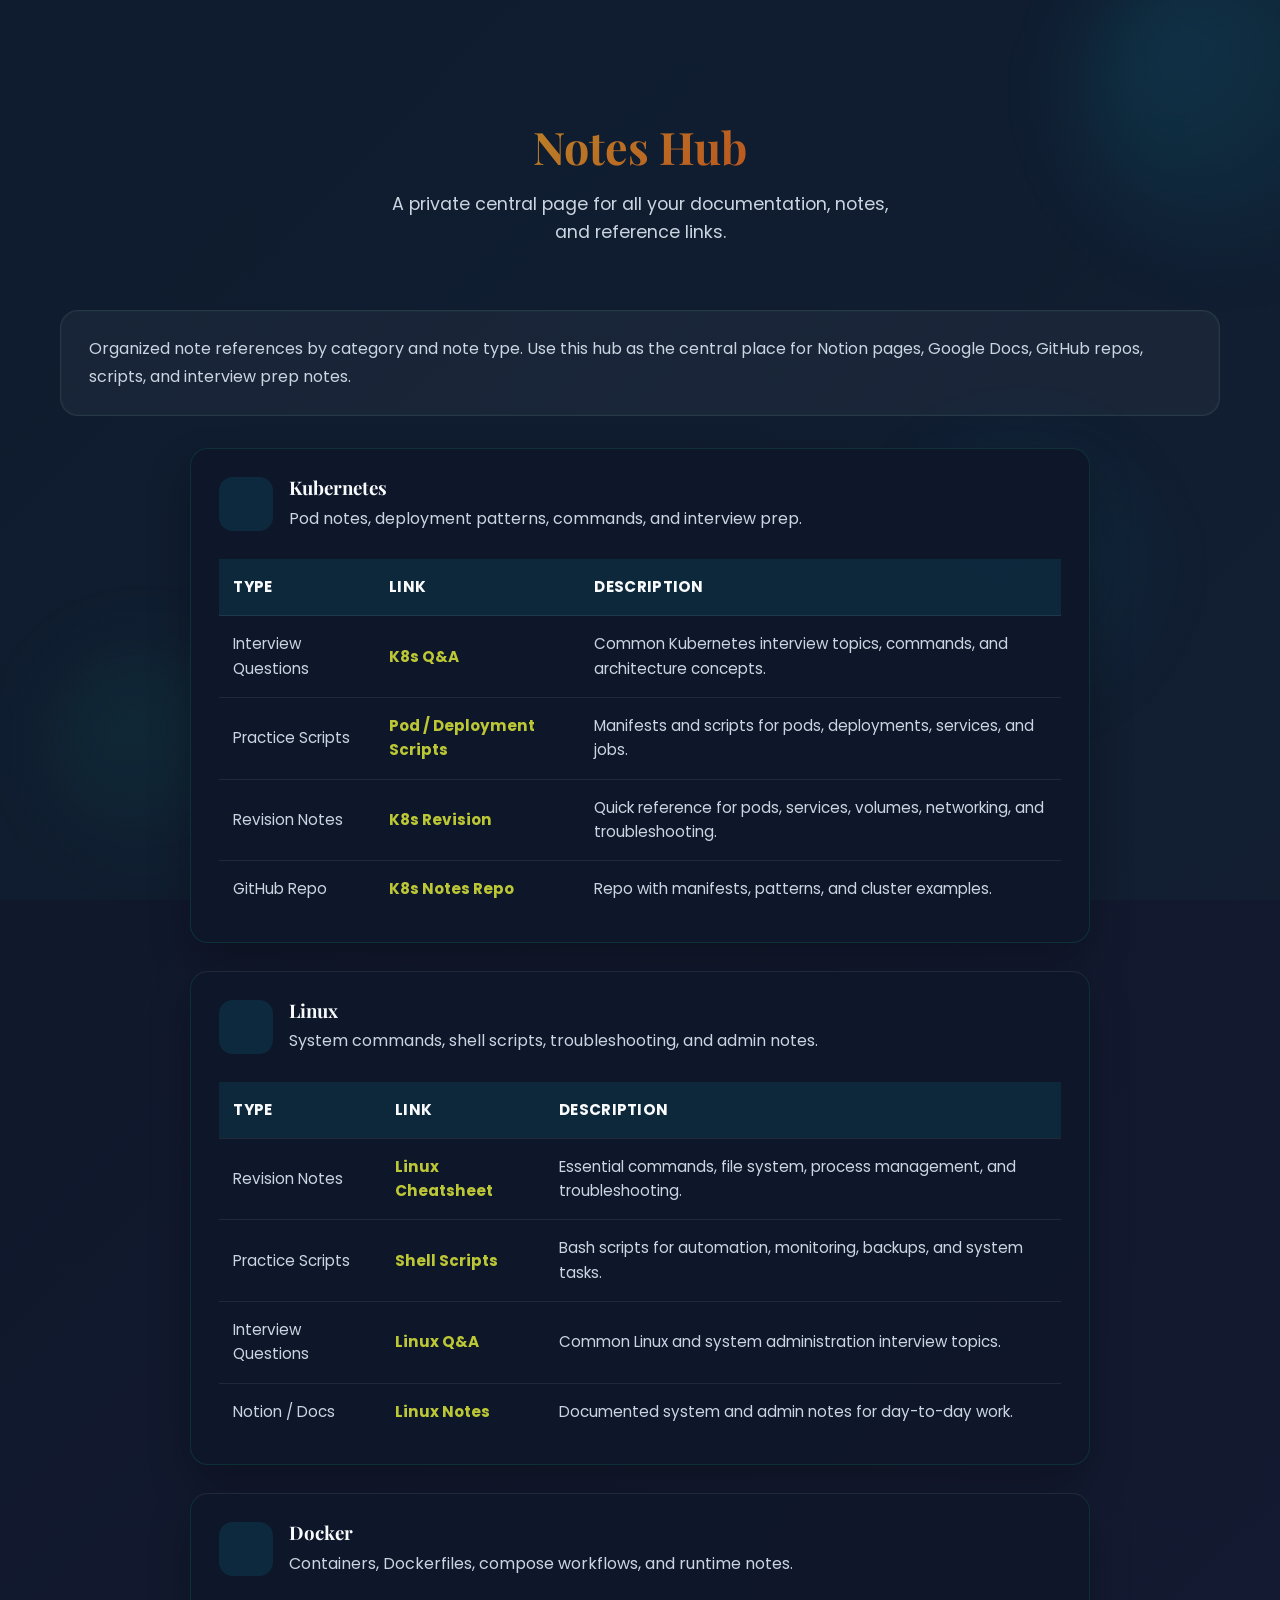
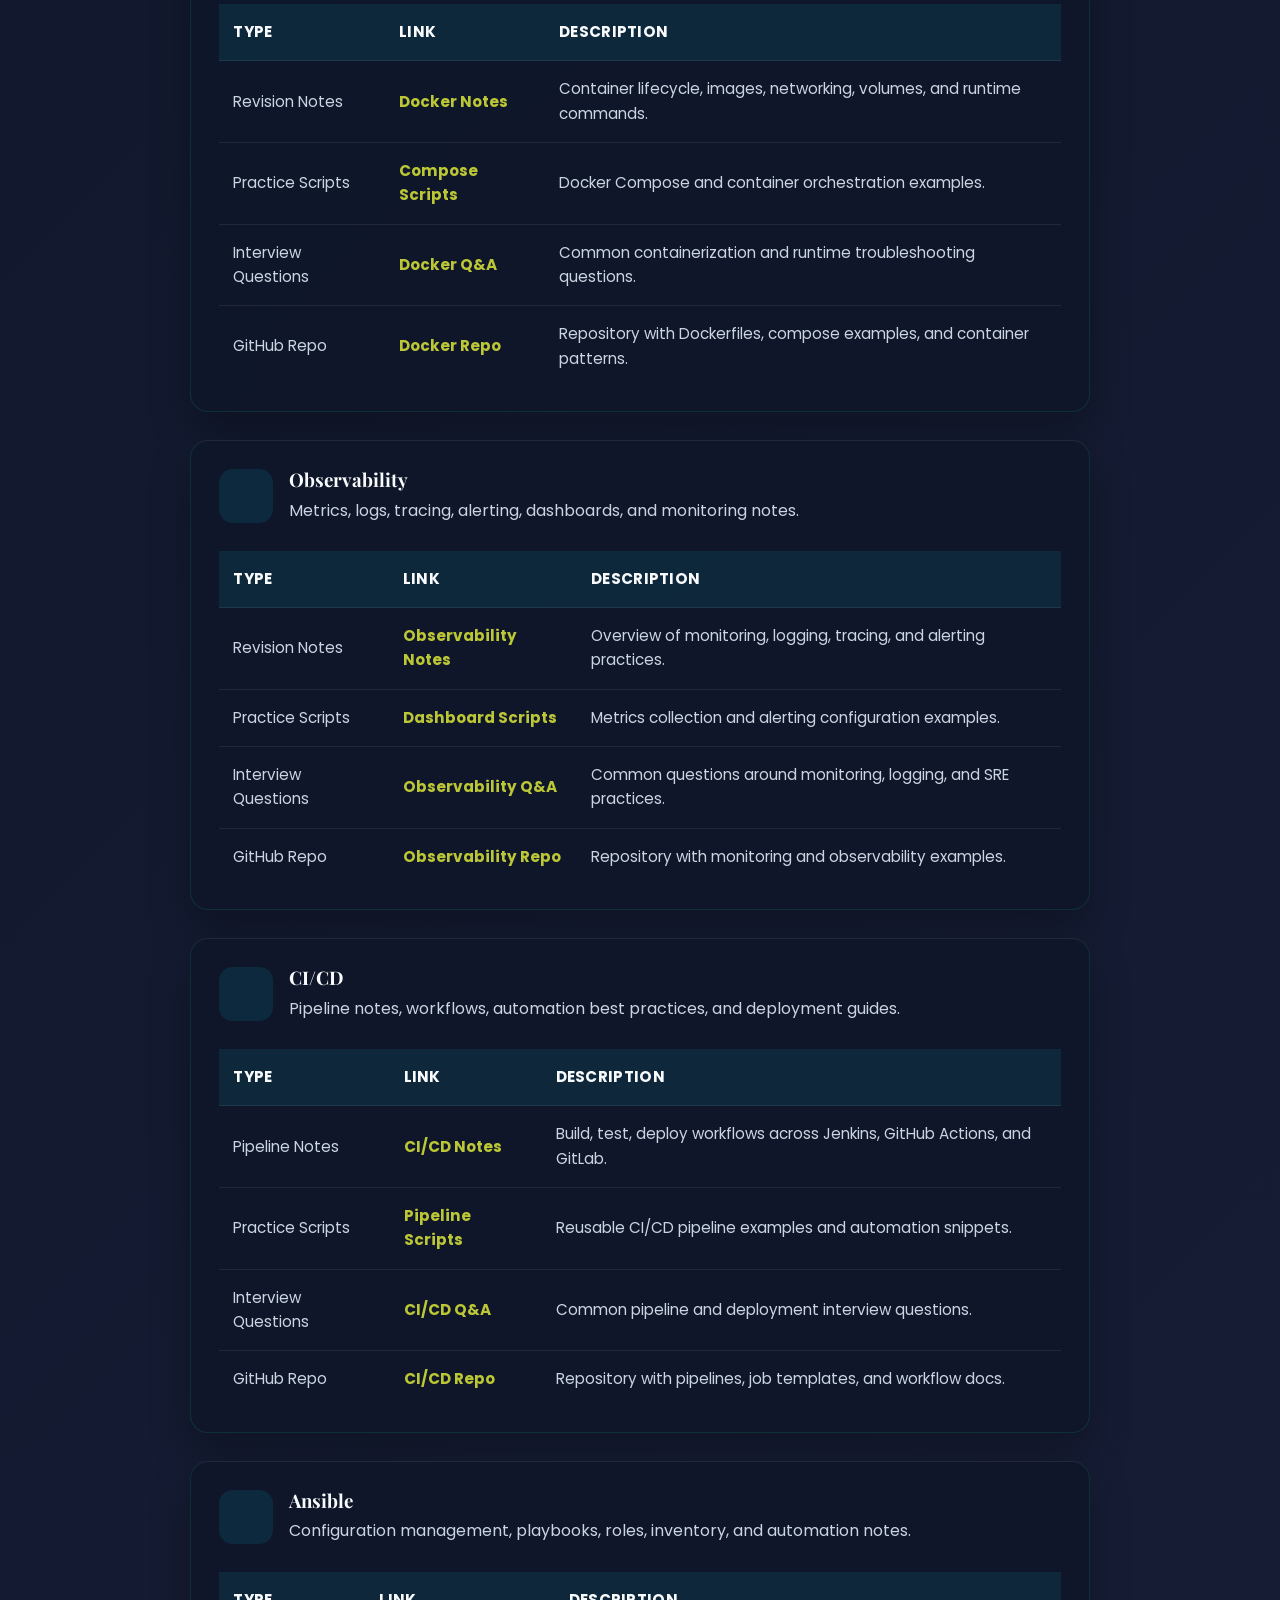
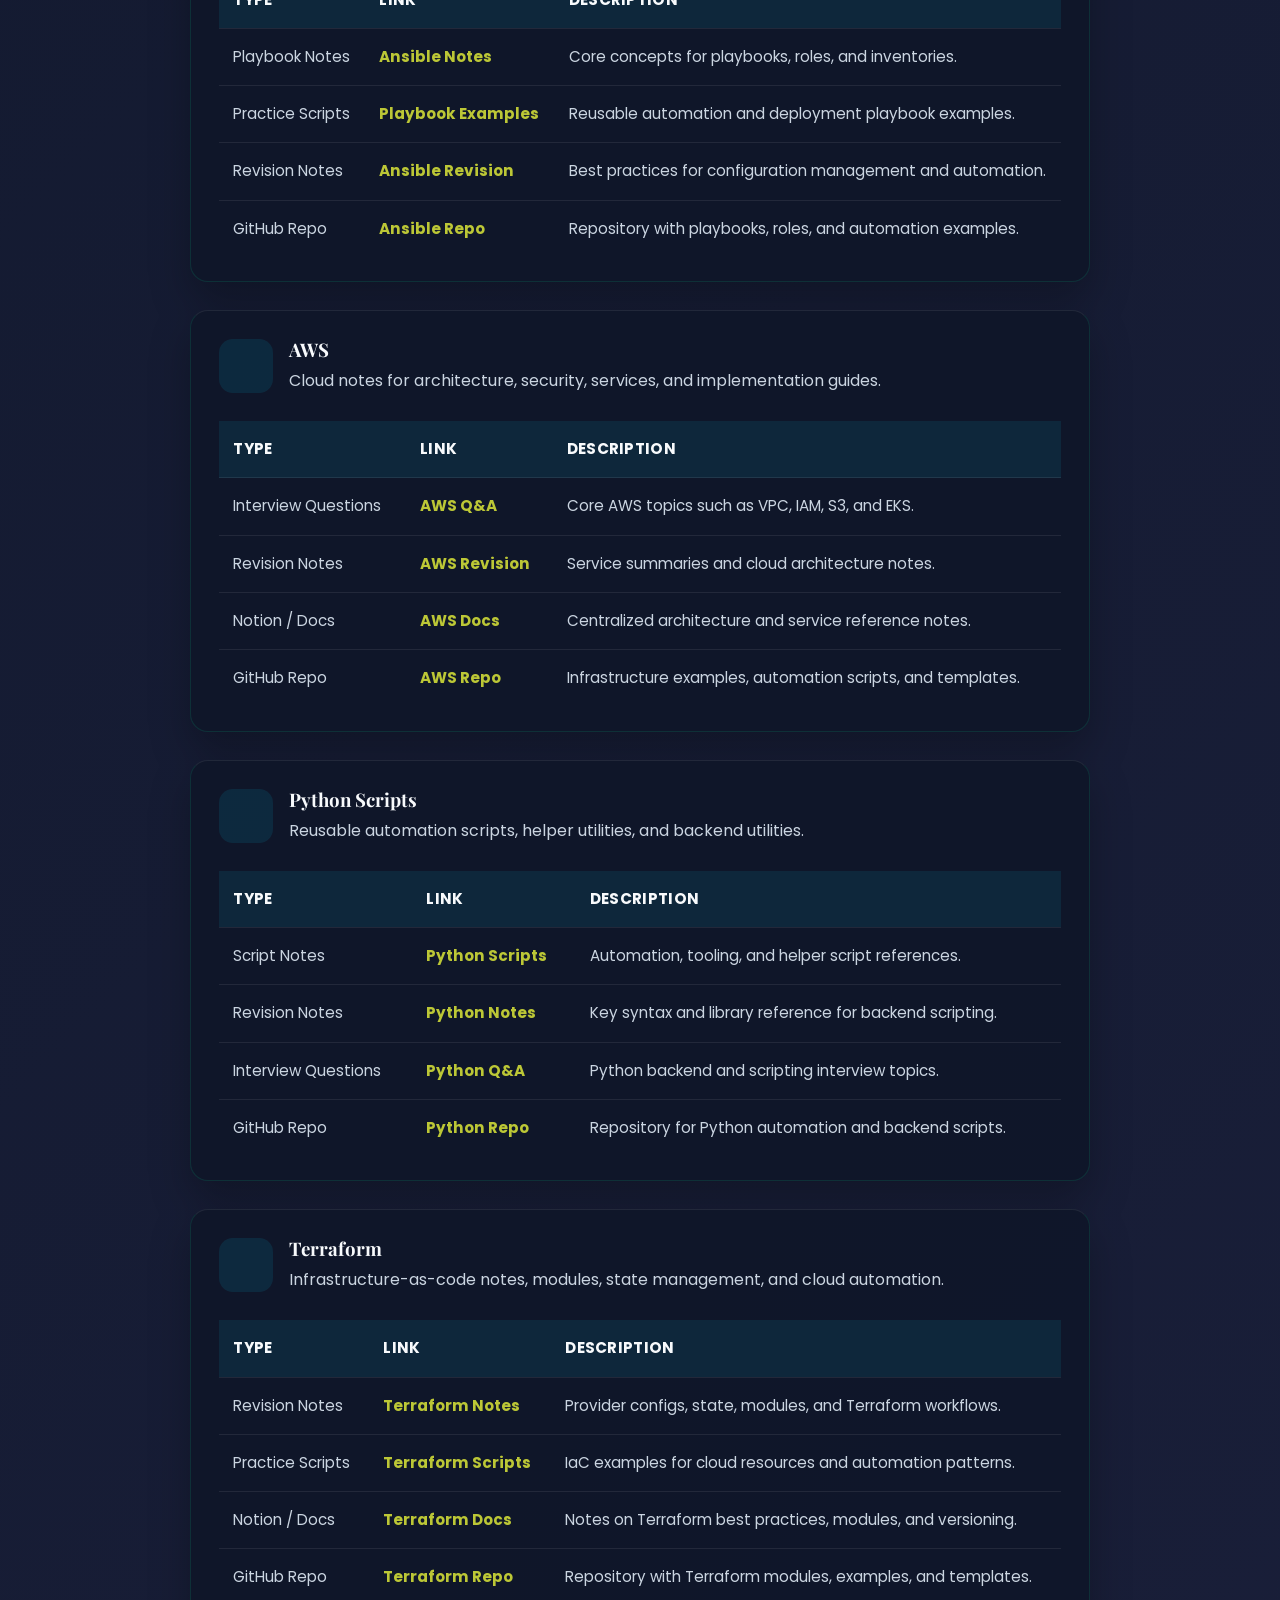
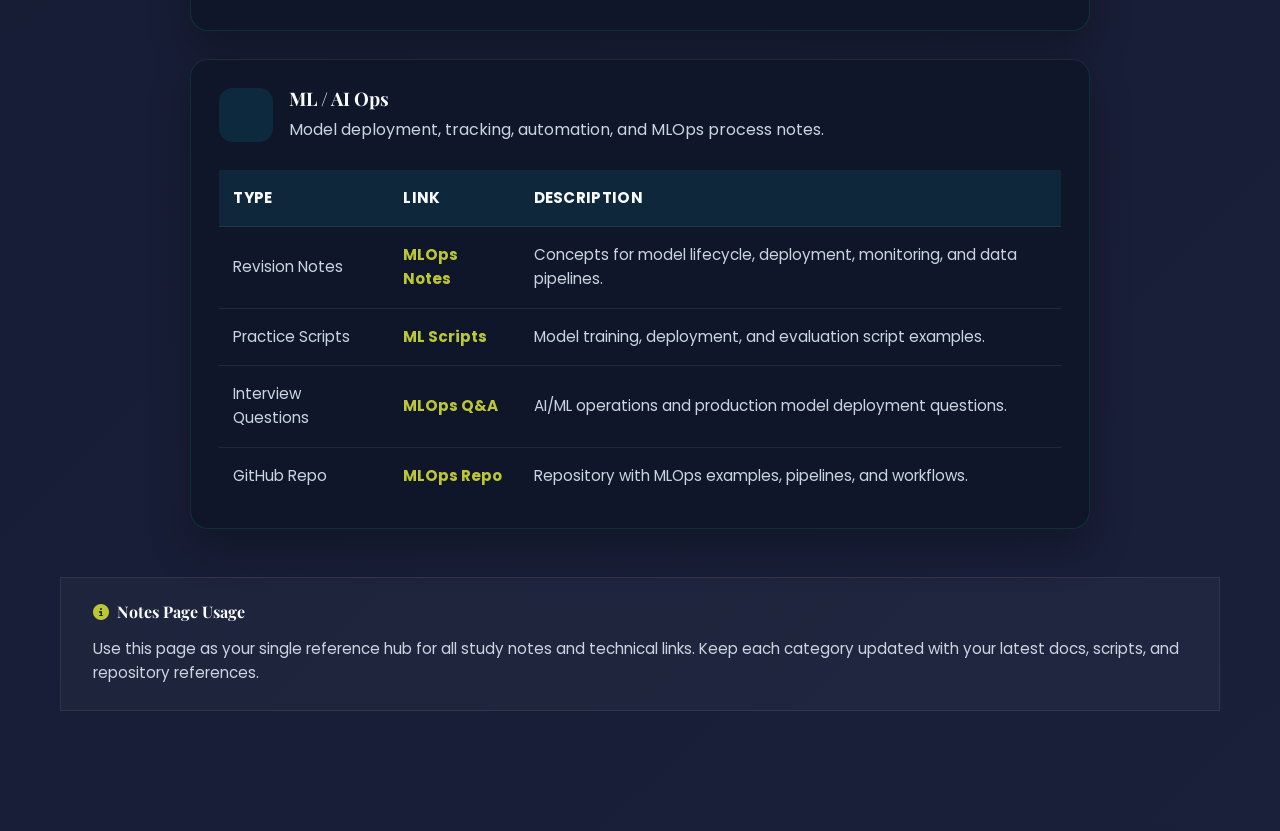
==== notes/index.html @ 0e006d73 "notes page rearranged" ====
<!DOCTYPE html>
<html lang="en">
<head>
    <meta charset="UTF-8">
    <meta name="viewport" content="width=device-width, initial-scale=1.0">
    <title>Notes Hub | Aditya Bhadauriya</title>
    <link rel="icon" type="image/png" href="../icon.png">
    <link rel="stylesheet" href="../styles.css">
    <link rel="stylesheet" href="https://cdnjs.cloudflare.com/ajax/libs/font-awesome/6.4.0/css/all.min.css">
    <link href="https://fonts.googleapis.com/css2?family=Poppins:wght@300;400;500;600;700;800&family=Playfair+Display:wght@700;800&display=swap" rel="stylesheet">
</head>
<body class="notes-page">
    <div class="animated-bg">
        <div class="blob blob-1"></div>
        <div class="blob blob-2"></div>
        <div class="blob blob-3"></div>
    </div>

    <section class="section notes-section">
        <div class="container">
            <div class="section-header">
                <h2>Notes Hub</h2>
                <p>A private central page for all your documentation, notes, and reference links.</p>
            </div>

            <div class="notes-summary-card">
                <p>Organized note references by category and note type. Use this hub as the central place for Notion pages, Google Docs, GitHub repos, scripts, and interview prep notes.</p>
            </div>

            <div class="notes-grid">
                <section class="notes-category">
                    <div class="notes-category-header">
                        <div class="skill-icon"><i class="fas fa-network-wired"></i></div>
                        <div>
                            <h3>Kubernetes</h3>
                            <p>Pod notes, deployment patterns, commands, and interview prep.</p>
                        </div>
                    </div>
                    <div class="notes-table-wrapper">
                        <table class="notes-table">
                            <thead>
                                <tr>
                                    <th>Type</th>
                                    <th>Link</th>
                                    <th>Description</th>
                                </tr>
                            </thead>
                            <tbody>
                                <tr>
                                    <td>Interview Questions</td>
                                    <td><a href="#" target="_blank" rel="noopener noreferrer">K8s Q&A</a></td>
                                    <td>Common Kubernetes interview topics, commands, and architecture concepts.</td>
                                </tr>
                                <tr>
                                    <td>Practice Scripts</td>
                                    <td><a href="#" target="_blank" rel="noopener noreferrer">Pod / Deployment Scripts</a></td>
                                    <td>Manifests and scripts for pods, deployments, services, and jobs.</td>
                                </tr>
                                <tr>
                                    <td>Revision Notes</td>
                                    <td><a href="#" target="_blank" rel="noopener noreferrer">K8s Revision</a></td>
                                    <td>Quick reference for pods, services, volumes, networking, and troubleshooting.</td>
                                </tr>
                                <tr>
                                    <td>GitHub Repo</td>
                                    <td><a href="#" target="_blank" rel="noopener noreferrer">K8s Notes Repo</a></td>
                                    <td>Repo with manifests, patterns, and cluster examples.</td>
                                </tr>
                            </tbody>
                        </table>
                    </div>
                </section>

                <section class="notes-category">
                    <div class="notes-category-header">
                        <div class="skill-icon"><i class="fab fa-linux"></i></div>
                        <div>
                            <h3>Linux</h3>
                            <p>System commands, shell scripts, troubleshooting, and admin notes.</p>
                        </div>
                    </div>
                    <div class="notes-table-wrapper">
                        <table class="notes-table">
                            <thead>
                                <tr>
                                    <th>Type</th>
                                    <th>Link</th>
                                    <th>Description</th>
                                </tr>
                            </thead>
                            <tbody>
                                <tr>
                                    <td>Revision Notes</td>
                                    <td><a href="#" target="_blank" rel="noopener noreferrer">Linux Cheatsheet</a></td>
                                    <td>Essential commands, file system, process management, and troubleshooting.</td>
                                </tr>
                                <tr>
                                    <td>Practice Scripts</td>
                                    <td><a href="#" target="_blank" rel="noopener noreferrer">Shell Scripts</a></td>
                                    <td>Bash scripts for automation, monitoring, backups, and system tasks.</td>
                                </tr>
                                <tr>
                                    <td>Interview Questions</td>
                                    <td><a href="#" target="_blank" rel="noopener noreferrer">Linux Q&A</a></td>
                                    <td>Common Linux and system administration interview topics.</td>
                                </tr>
                                <tr>
                                    <td>Notion / Docs</td>
                                    <td><a href="#" target="_blank" rel="noopener noreferrer">Linux Notes</a></td>
                                    <td>Documented system and admin notes for day-to-day work.</td>
                                </tr>
                            </tbody>
                        </table>
                    </div>
                </section>

                <section class="notes-category">
                    <div class="notes-category-header">
                        <div class="skill-icon"><i class="fab fa-docker"></i></div>
                        <div>
                            <h3>Docker</h3>
                            <p>Containers, Dockerfiles, compose workflows, and runtime notes.</p>
                        </div>
                    </div>
                    <div class="notes-table-wrapper">
                        <table class="notes-table">
                            <thead>
                                <tr>
                                    <th>Type</th>
                                    <th>Link</th>
                                    <th>Description</th>
                                </tr>
                            </thead>
                            <tbody>
                                <tr>
                                    <td>Revision Notes</td>
                                    <td><a href="#" target="_blank" rel="noopener noreferrer">Docker Notes</a></td>
                                    <td>Container lifecycle, images, networking, volumes, and runtime commands.</td>
                                </tr>
                                <tr>
                                    <td>Practice Scripts</td>
                                    <td><a href="#" target="_blank" rel="noopener noreferrer">Compose Scripts</a></td>
                                    <td>Docker Compose and container orchestration examples.</td>
                                </tr>
                                <tr>
                                    <td>Interview Questions</td>
                                    <td><a href="#" target="_blank" rel="noopener noreferrer">Docker Q&A</a></td>
                                    <td>Common containerization and runtime troubleshooting questions.</td>
                                </tr>
                                <tr>
                                    <td>GitHub Repo</td>
                                    <td><a href="#" target="_blank" rel="noopener noreferrer">Docker Repo</a></td>
                                    <td>Repository with Dockerfiles, compose examples, and container patterns.</td>
                                </tr>
                            </tbody>
                        </table>
                    </div>
                </section>

                <section class="notes-category">
                    <div class="notes-category-header">
                        <div class="skill-icon"><i class="fas fa-chart-line"></i></div>
                        <div>
                            <h3>Observability</h3>
                            <p>Metrics, logs, tracing, alerting, dashboards, and monitoring notes.</p>
                        </div>
                    </div>
                    <div class="notes-table-wrapper">
                        <table class="notes-table">
                            <thead>
                                <tr>
                                    <th>Type</th>
                                    <th>Link</th>
                                    <th>Description</th>
                                </tr>
                            </thead>
                            <tbody>
                                <tr>
                                    <td>Revision Notes</td>
                                    <td><a href="#" target="_blank" rel="noopener noreferrer">Observability Notes</a></td>
                                    <td>Overview of monitoring, logging, tracing, and alerting practices.</td>
                                </tr>
                                <tr>
                                    <td>Practice Scripts</td>
                                    <td><a href="#" target="_blank" rel="noopener noreferrer">Dashboard Scripts</a></td>
                                    <td>Metrics collection and alerting configuration examples.</td>
                                </tr>
                                <tr>
                                    <td>Interview Questions</td>
                                    <td><a href="#" target="_blank" rel="noopener noreferrer">Observability Q&A</a></td>
                                    <td>Common questions around monitoring, logging, and SRE practices.</td>
                                </tr>
                                <tr>
                                    <td>GitHub Repo</td>
                                    <td><a href="#" target="_blank" rel="noopener noreferrer">Observability Repo</a></td>
                                    <td>Repository with monitoring and observability examples.</td>
                                </tr>
                            </tbody>
                        </table>
                    </div>
                </section>

                <section class="notes-category">
                    <div class="notes-category-header">
                        <div class="skill-icon"><i class="fas fa-cogs"></i></div>
                        <div>
                            <h3>CI/CD</h3>
                            <p>Pipeline notes, workflows, automation best practices, and deployment guides.</p>
                        </div>
                    </div>
                    <div class="notes-table-wrapper">
                        <table class="notes-table">
                            <thead>
                                <tr>
                                    <th>Type</th>
                                    <th>Link</th>
                                    <th>Description</th>
                                </tr>
                            </thead>
                            <tbody>
                                <tr>
                                    <td>Pipeline Notes</td>
                                    <td><a href="#" target="_blank" rel="noopener noreferrer">CI/CD Notes</a></td>
                                    <td>Build, test, deploy workflows across Jenkins, GitHub Actions, and GitLab.</td>
                                </tr>
                                <tr>
                                    <td>Practice Scripts</td>
                                    <td><a href="#" target="_blank" rel="noopener noreferrer">Pipeline Scripts</a></td>
                                    <td>Reusable CI/CD pipeline examples and automation snippets.</td>
                                </tr>
                                <tr>
                                    <td>Interview Questions</td>
                                    <td><a href="#" target="_blank" rel="noopener noreferrer">CI/CD Q&A</a></td>
                                    <td>Common pipeline and deployment interview questions.</td>
                                </tr>
                                <tr>
                                    <td>GitHub Repo</td>
                                    <td><a href="#" target="_blank" rel="noopener noreferrer">CI/CD Repo</a></td>
                                    <td>Repository with pipelines, job templates, and workflow docs.</td>
                                </tr>
                            </tbody>
                        </table>
                    </div>
                </section>

                <section class="notes-category">
                    <div class="notes-category-header">
                        <div class="skill-icon"><i class="fas fa-server"></i></div>
                        <div>
                            <h3>Ansible</h3>
                            <p>Configuration management, playbooks, roles, inventory, and automation notes.</p>
                        </div>
                    </div>
                    <div class="notes-table-wrapper">
                        <table class="notes-table">
                            <thead>
                                <tr>
                                    <th>Type</th>
                                    <th>Link</th>
                                    <th>Description</th>
                                </tr>
                            </thead>
                            <tbody>
                                <tr>
                                    <td>Playbook Notes</td>
                                    <td><a href="#" target="_blank" rel="noopener noreferrer">Ansible Notes</a></td>
                                    <td>Core concepts for playbooks, roles, and inventories.</td>
                                </tr>
                                <tr>
                                    <td>Practice Scripts</td>
                                    <td><a href="#" target="_blank" rel="noopener noreferrer">Playbook Examples</a></td>
                                    <td>Reusable automation and deployment playbook examples.</td>
                                </tr>
                                <tr>
                                    <td>Revision Notes</td>
                                    <td><a href="#" target="_blank" rel="noopener noreferrer">Ansible Revision</a></td>
                                    <td>Best practices for configuration management and automation.</td>
                                </tr>
                                <tr>
                                    <td>GitHub Repo</td>
                                    <td><a href="#" target="_blank" rel="noopener noreferrer">Ansible Repo</a></td>
                                    <td>Repository with playbooks, roles, and automation examples.</td>
                                </tr>
                            </tbody>
                        </table>
                    </div>
                </section>

                <section class="notes-category">
                    <div class="notes-category-header">
                        <div class="skill-icon"><i class="fab fa-aws"></i></div>
                        <div>
                            <h3>AWS</h3>
                            <p>Cloud notes for architecture, security, services, and implementation guides.</p>
                        </div>
                    </div>
                    <div class="notes-table-wrapper">
                        <table class="notes-table">
                            <thead>
                                <tr>
                                    <th>Type</th>
                                    <th>Link</th>
                                    <th>Description</th>
                                </tr>
                            </thead>
                            <tbody>
                                <tr>
                                    <td>Interview Questions</td>
                                    <td><a href="#" target="_blank" rel="noopener noreferrer">AWS Q&A</a></td>
                                    <td>Core AWS topics such as VPC, IAM, S3, and EKS.</td>
                                </tr>
                                <tr>
                                    <td>Revision Notes</td>
                                    <td><a href="#" target="_blank" rel="noopener noreferrer">AWS Revision</a></td>
                                    <td>Service summaries and cloud architecture notes.</td>
                                </tr>
                                <tr>
                                    <td>Notion / Docs</td>
                                    <td><a href="#" target="_blank" rel="noopener noreferrer">AWS Docs</a></td>
                                    <td>Centralized architecture and service reference notes.</td>
                                </tr>
                                <tr>
                                    <td>GitHub Repo</td>
                                    <td><a href="#" target="_blank" rel="noopener noreferrer">AWS Repo</a></td>
                                    <td>Infrastructure examples, automation scripts, and templates.</td>
                                </tr>
                            </tbody>
                        </table>
                    </div>
                </section>

                <section class="notes-category">
                    <div class="notes-category-header">
                        <div class="skill-icon"><i class="fab fa-python"></i></div>
                        <div>
                            <h3>Python Scripts</h3>
                            <p>Reusable automation scripts, helper utilities, and backend utilities.</p>
                        </div>
                    </div>
                    <div class="notes-table-wrapper">
                        <table class="notes-table">
                            <thead>
                                <tr>
                                    <th>Type</th>
                                    <th>Link</th>
                                    <th>Description</th>
                                </tr>
                            </thead>
                            <tbody>
                                <tr>
                                    <td>Script Notes</td>
                                    <td><a href="#" target="_blank" rel="noopener noreferrer">Python Scripts</a></td>
                                    <td>Automation, tooling, and helper script references.</td>
                                </tr>
                                <tr>
                                    <td>Revision Notes</td>
                                    <td><a href="#" target="_blank" rel="noopener noreferrer">Python Notes</a></td>
                                    <td>Key syntax and library reference for backend scripting.</td>
                                </tr>
                                <tr>
                                    <td>Interview Questions</td>
                                    <td><a href="#" target="_blank" rel="noopener noreferrer">Python Q&A</a></td>
                                    <td>Python backend and scripting interview topics.</td>
                                </tr>
                                <tr>
                                    <td>GitHub Repo</td>
                                    <td><a href="#" target="_blank" rel="noopener noreferrer">Python Repo</a></td>
                                    <td>Repository for Python automation and backend scripts.</td>
                                </tr>
                            </tbody>
                        </table>
                    </div>
                </section>

                <section class="notes-category">
                    <div class="notes-category-header">
                        <div class="skill-icon"><i class="fas fa-layer-group"></i></div>
                        <div>
                            <h3>Terraform</h3>
                            <p>Infrastructure-as-code notes, modules, state management, and cloud automation.</p>
                        </div>
                    </div>
                    <div class="notes-table-wrapper">
                        <table class="notes-table">
                            <thead>
                                <tr>
                                    <th>Type</th>
                                    <th>Link</th>
                                    <th>Description</th>
                                </tr>
                            </thead>
                            <tbody>
                                <tr>
                                    <td>Revision Notes</td>
                                    <td><a href="#" target="_blank" rel="noopener noreferrer">Terraform Notes</a></td>
                                    <td>Provider configs, state, modules, and Terraform workflows.</td>
                                </tr>
                                <tr>
                                    <td>Practice Scripts</td>
                                    <td><a href="#" target="_blank" rel="noopener noreferrer">Terraform Scripts</a></td>
                                    <td>IaC examples for cloud resources and automation patterns.</td>
                                </tr>
                                <tr>
                                    <td>Notion / Docs</td>
                                    <td><a href="#" target="_blank" rel="noopener noreferrer">Terraform Docs</a></td>
                                    <td>Notes on Terraform best practices, modules, and versioning.</td>
                                </tr>
                                <tr>
                                    <td>GitHub Repo</td>
                                    <td><a href="#" target="_blank" rel="noopener noreferrer">Terraform Repo</a></td>
                                    <td>Repository with Terraform modules, examples, and templates.</td>
                                </tr>
                            </tbody>
                        </table>
                    </div>
                </section>

                <section class="notes-category">
                    <div class="notes-category-header">
                        <div class="skill-icon"><i class="fas fa-robot"></i></div>
                        <div>
                            <h3>ML / AI Ops</h3>
                            <p>Model deployment, tracking, automation, and MLOps process notes.</p>
                        </div>
                    </div>
                    <div class="notes-table-wrapper">
                        <table class="notes-table">
                            <thead>
                                <tr>
                                    <th>Type</th>
                                    <th>Link</th>
                                    <th>Description</th>
                                </tr>
                            </thead>
                            <tbody>
                                <tr>
                                    <td>Revision Notes</td>
                                    <td><a href="#" target="_blank" rel="noopener noreferrer">MLOps Notes</a></td>
                                    <td>Concepts for model lifecycle, deployment, monitoring, and data pipelines.</td>
                                </tr>
                                <tr>
                                    <td>Practice Scripts</td>
                                    <td><a href="#" target="_blank" rel="noopener noreferrer">ML Scripts</a></td>
                                    <td>Model training, deployment, and evaluation script examples.</td>
                                </tr>
                                <tr>
                                    <td>Interview Questions</td>
                                    <td><a href="#" target="_blank" rel="noopener noreferrer">MLOps Q&A</a></td>
                                    <td>AI/ML operations and production model deployment questions.</td>
                                </tr>
                                <tr>
                                    <td>GitHub Repo</td>
                                    <td><a href="#" target="_blank" rel="noopener noreferrer">MLOps Repo</a></td>
                                    <td>Repository with MLOps examples, pipelines, and workflows.</td>
                                </tr>
                            </tbody>
                        </table>
                    </div>
                </section>
            </div>

            <div class="project-section" style="margin-top: 3rem; border: 1px solid rgba(255, 255, 255, 0.08); background: rgba(255, 255, 255, 0.03);">
                <h4><i class="fas fa-info-circle"></i> Notes Page Usage</h4>
                <p class="project-architecture">Use this page as your single reference hub for all study notes and technical links. Keep each category updated with your latest docs, scripts, and repository references.</p>
            </div>
        </div>
    </section>
</body>
</html>
---- styles.css ----
/* ===== ROOT VARIABLES ===== */
:root {
    --primary-color: #bcc736;
    --secondary-color: #b91010;
    --accent-color: #06b6d4;
    --dark-bg: #0f172a;
    --light-bg: #1e293b;
    --text-primary: #f8fafc;
    --text-secondary: #cbd5e1;
    --text-light: #94a3b8;
    --border-color: #334155;
    --success-color: #10b981;
    --card-bg: #1e293b;
    --transition: all 0.3s cubic-bezier(0.4, 0, 0.2, 1);
    --shadow-sm: 0 1px 2px 0 rgba(0, 0, 0, 0.05);
    --shadow-md: 0 4px 6px -1px rgba(0, 0, 0, 0.1);
    --shadow-lg: 0 10px 15px -3px rgba(0, 0, 0, 0.1);
    --shadow-xl: 0 20px 25px -5px rgba(0, 0, 0, 0.1);
    --shadow-2xl: 0 25px 50px -12px rgba(0, 0, 0, 0.15);
}

/* ===== GLOBAL STYLES ===== */
* {
    margin: 0;
    padding: 0;
    box-sizing: border-box;
}

html {
    scroll-behavior: smooth;
}

body {
    font-family: 'Poppins', -apple-system, BlinkMacSystemFont, 'Segoe UI', sans-serif;
    color: var(--text-primary);
    background: linear-gradient(135deg, #0f172a 0%, #1a1f3a 100%);
    line-height: 1.6;
    overflow-x: hidden;
}

/* ===== ANIMATED BACKGROUND ===== */
.animated-bg {
    position: fixed;
    top: 0;
    left: 0;
    width: 100%;
    height: 100%;
    background: linear-gradient(135deg, rgba(6, 182, 212, 0.03), rgba(16, 185, 129, 0.03));
    z-index: -1;
    pointer-events: none;
}

.blob {
    position: absolute;
    border-radius: 50%;
    background: radial-gradient(circle at 30% 30%, rgba(6, 182, 212, 0.15), transparent);
    filter: blur(40px);
    animation: float 8s ease-in-out infinite;
}

.blob-1 {
    width: 300px;
    height: 300px;
    top: -50px;
    right: -100px;
    animation-delay: 0s;
}

.blob-2 {
    width: 200px;
    height: 200px;
    bottom: 50px;
    left: 50px;
    background: radial-gradient(circle at 30% 30%, rgba(16, 185, 129, 0.1), transparent);
    animation-delay: 2s;
}

.blob-3 {
    width: 250px;
    height: 250px;
    top: 50%;
    right: 10%;
    background: radial-gradient(circle at 30% 30%, rgba(6, 182, 212, 0.1), transparent);
    animation-delay: 4s;
}

@keyframes float {
    0%, 100% { transform: translate(0, 0) rotate(0deg); }
    33% { transform: translate(30px, -50px) rotate(120deg); }
    66% { transform: translate(-20px, 20px) rotate(240deg); }
}

.stars {
    position: fixed;
    width: 100%;
    height: 100%;
    top: 0;
    left: 0;
    z-index: -2;
    pointer-events: none;
}

/* ===== CONTAINER ===== */
.container {
    max-width: 1200px;
    margin: 0 auto;
    padding: 0 20px;
}

/* ===== TYPOGRAPHY ===== */
h1, h2, h3, h4, h5, h6 {
    font-family: 'Playfair Display', serif;
    font-weight: 700;
    line-height: 1.2;
}

h2 {
    font-size: 3rem;
    background: linear-gradient(135deg, var(--primary-color), var(--secondary-color));
    -webkit-background-clip: text;
    -webkit-text-fill-color: transparent;
    background-clip: text;
}

p {
    color: var(--text-secondary);
}

.gradient-text {
    background: linear-gradient(135deg, var(--primary-color), var(--accent-color));
    -webkit-background-clip: text;
    -webkit-text-fill-color: transparent;
    background-clip: text;
}

/* ===== NAVIGATION ===== */
.navbar {
    background: rgba(15, 23, 42, 0.8);
    backdrop-filter: blur(10px);
    -webkit-backdrop-filter: blur(10px);
    box-shadow: 0 4px 12px rgba(0, 0, 0, 0.3);
    position: sticky;
    top: 0;
    z-index: 1000;
    border-bottom: 1px solid rgba(6, 182, 212, 0.2);
}

.navbar .container {
    display: flex;
    justify-content: space-between;
    align-items: center;
    padding: 1.2rem 20px;
}

.nav-brand {
    font-size: 1.5rem;
    font-weight: 700;
    display: flex;
    align-items: center;
    gap: 0.5rem;
    background: linear-gradient(135deg, var(--primary-color), var(--secondary-color));
    -webkit-background-clip: text;
    -webkit-text-fill-color: transparent;
    background-clip: text;
}

.brand-icon {
    width: 35px;
    height: 35px;
    display: flex;
    align-items: center;
    justify-content: center;
    background: linear-gradient(135deg, var(--primary-color), var(--secondary-color));
    border-radius: 8px;
    color: white;
}
.nav-menu {
    display: flex;
    list-style: none;
    gap: 2.5rem;
}

.nav-menu a {
    text-decoration: none;
    color: var(--text-secondary);
    font-weight: 500;
    font-size: 0.95rem;
    transition: color var(--transition);
    position: relative;
}

.nav-menu a::after {
    content: '';
    position: absolute;
    bottom: -5px;
    left: 0;
    width: 0;
    height: 2px;
    background: linear-gradient(135deg, var(--primary-color), var(--secondary-color));
    transition: width var(--transition);
}

.nav-menu a:hover {
    color: var(--primary-color);
}

.nav-menu a:hover::after {
    width: 100%;
}

.nav-cta {
    background: linear-gradient(135deg, var(--primary-color), var(--secondary-color));
    -webkit-background-clip: text;
    -webkit-text-fill-color: transparent;
    background-clip: text;
    font-weight: 600;
}

.hamburger {
    display: none;
    flex-direction: column;
    cursor: pointer;
}

.hamburger span {
    width: 25px;
    height: 3px;
    background: var(--text-primary);
    margin: 5px 0;
    transition: var(--transition);
}

/* ===== HERO SECTION ===== */
.hero {
    padding: 120px 20px 80px;
    position: relative;
    overflow: hidden;
}

.hero-container {
    display: grid;
    grid-template-columns: 1fr 1fr;
    gap: 4rem;
    align-items: center;
}

.hero-badge {
    display: inline-flex;
    align-items: center;
    gap: 0.5rem;
    background: linear-gradient(135deg, rgba(6, 182, 212, 0.15), rgba(16, 185, 129, 0.15));
    padding: 0.8rem 1.5rem;
    border-radius: 50px;
    border: 1px solid rgba(6, 182, 212, 0.3);
    font-size: 0.85rem;
    font-weight: 600;
    color: var(--primary-color);
    margin-bottom: 1.5rem;
}

.badge-dot {
    width: 8px;
    height: 8px;
    background: var(--success-color);
    border-radius: 50%;
    animation: pulse 2s ease-in-out infinite;
}

@keyframes pulse {
    0%, 100% { opacity: 1; }
    50% { opacity: 0.5; }
}

.hero-title {
    font-size: 3.5rem;
    line-height: 1.2;
    margin-bottom: 1.5rem;
    color: var(--text-primary);
}

.hero-subtitle {
    font-size: 1.1rem;
    color: var(--text-secondary);
    margin-bottom: 2rem;
    line-height: 1.8;
}

.hero-cta {
    display: flex;
    gap: 1.5rem;
    margin-bottom: 3rem;
    flex-wrap: wrap;
}

.btn {
    padding: 14px 28px;
    border: 2px solid transparent;
    border-radius: 8px;
    font-size: 1rem;
    font-weight: 600;
    cursor: pointer;
    text-decoration: none;
    transition: var(--transition);
    display: inline-flex;
    align-items: center;
    gap: 0.7rem;
    font-family: 'Poppins', sans-serif;
}

.btn-primary {
    background: linear-gradient(135deg, var(--primary-color), var(--secondary-color));
    color: white;
    box-shadow: 0 8px 16px rgba(102, 126, 234, 0.3);
}

.btn-primary:hover {
    transform: translateY(-3px);
    box-shadow: 0 12px 24px rgba(102, 126, 234, 0.4);
}

.btn-secondary {
    background: transparent;
    color: var(--primary-color);
    border: 2px solid var(--primary-color);
}

.btn-secondary:hover {
    background: linear-gradient(135deg, rgba(102, 126, 234, 0.1), rgba(240, 147, 251, 0.1));
    transform: translateY(-3px);
}

.hero-stats {
    display: grid;
    grid-template-columns: repeat(3, 1fr);
    gap: 2rem;
}

.stat {
    text-align: center;
}

.stat h3 {
    font-size: 2.5rem;
    background: linear-gradient(135deg, var(--primary-color), var(--secondary-color));
    -webkit-background-clip: text;
    -webkit-text-fill-color: transparent;
    background-clip: text;
    margin-bottom: 0.5rem;
}

.stat p {
    font-size: 0.9rem;
    color: var(--text-secondary);
}

/* Hero Visual - Code Block */
.hero-visual {
    display: flex;
    align-items: center;
    justify-content: center;
}

.hero-code {
    background: linear-gradient(135deg, #1a1f3a, #2a2f4a);
    border-radius: 12px;
    padding: 1.5rem;
    border: 1px solid rgba(102, 126, 234, 0.2);
    box-shadow: 0 20px 50px rgba(102, 126, 234, 0.2);
    font-family: 'Monaco', 'Courier New', monospace;
    width: 100%;
    max-width: 350px;
}

.code-header {
    display: flex;
    gap: 0.5rem;
    margin-bottom: 1rem;
}

.code-dot {
    width: 12px;
    height: 12px;
    border-radius: 50%;
    background: rgba(255, 255, 255, 0.2);
}

.code-content {
    font-size: 0.85rem;
    line-height: 1.6;
    color: #e0e0e0;
}

.code-content p {
    color: #e0e0e0;
    margin: 0;
}

.code-keyword {
    color: #f093fb;
    font-weight: 600;
}

.code-class {
    color: #667eea;
    font-weight: 600;
}

.code-string {
    color: #10b981;
}

/* ===== SECTION STYLES ===== */
.section {
    padding: 100px 20px;
    position: relative;
}

.section-header {
    text-align: center;
    margin-bottom: 4rem;
}

.section-header h2 {
    font-size: 2.8rem;
    margin-bottom: 1rem;
}

.section-header p {
    font-size: 1.1rem;
    color: var(--text-secondary);
    max-width: 500px;
    margin: 0 auto;
}

/* ===== ABOUT SECTION ===== */
.about {
    background: linear-gradient(135deg, rgba(6, 182, 212, 0.03), rgba(16, 185, 129, 0.03));
}

.about-grid {
    display: grid;
    grid-template-columns: 2fr 1fr;
    gap: 3rem;
    align-items: center;
}

.about-text {
    font-size: 1rem;
    line-height: 1.8;
    color: var(--text-secondary);
    margin-bottom: 1rem;
}

.about-text.lead {
    font-size: 1.15rem;
    font-weight: 500;
    color: var(--text-primary);
}

.about-highlights {
    display: grid;
    grid-template-columns: repeat(2, 1fr);
    gap: 1.5rem;
    margin-top: 2rem;
}

.highlight-item {
    display: flex;
    align-items: center;
    gap: 0.8rem;
    font-weight: 500;
    color: var(--text-primary);
}

.highlight-item i {
    color: var(--success-color);
    font-size: 1.2rem;
}

.about-card {
    background: linear-gradient(135deg, #06b6d4, #10b981);
    padding: 2.5rem;
    border-radius: 12px;
    color: white;
    text-align: center;
    box-shadow: var(--shadow-xl);
}

.card-icon {
    font-size: 3rem;
    margin-bottom: 1.5rem;
}

.about-card h3 {
    font-size: 1.5rem;
    margin-bottom: 1rem;
    color: white;
}

.about-card p {
    color: rgba(255, 255, 255, 0.9);
    line-height: 1.6;
}

/* ===== SKILLS SECTION ===== */
.skills {
    background: linear-gradient(135deg, #0f172a, #1a1f3a);
}

.notes-grid {
    display: grid;
    grid-template-columns: 1fr;
    gap: 1.75rem;
    max-width: 900px;
    margin: 0 auto;
}

.notes-category {
    background: rgba(15, 23, 42, 0.95);
    border-radius: 18px;
    border: 1px solid rgba(16, 185, 129, 0.16);
    overflow: hidden;
    box-shadow: 0 20px 40px rgba(0, 0, 0, 0.25);
}

.notes-category-header {
    display: flex;
    align-items: flex-start;
    gap: 1rem;
    padding: 1.75rem 1.75rem 0.75rem;
}

.notes-category-header .skill-icon {
    min-width: 54px;
    min-height: 54px;
    display: grid;
    place-items: center;
    border-radius: 14px;
    background: rgba(6, 182, 212, 0.12);
    color: var(--primary-color);
    font-size: 1.45rem;
}

.notes-category-header h3 {
    margin-bottom: 0.4rem;
    color: var(--text-primary);
}

.notes-category-header p {
    color: var(--text-secondary);
    margin: 0;
    line-height: 1.6;
}

.notes-table-wrapper {
    overflow-x: auto;
    padding: 0 1.75rem 1.5rem;
}

.notes-table {
    width: 100%;
    border-collapse: collapse;
    min-width: 100%;
    font-size: 0.95rem;
}

.notes-table thead {
    background: rgba(6, 182, 212, 0.10);
}

.notes-table th,
.notes-table td {
    padding: 1rem 0.9rem;
    text-align: left;
    border-bottom: 1px solid rgba(255, 255, 255, 0.08);
}

.notes-table th {
    color: var(--text-primary);
    font-weight: 700;
    text-transform: uppercase;
    letter-spacing: 0.02em;
}

.notes-table td {
    color: var(--text-secondary);
}

.notes-table tbody tr:hover {
    background: rgba(16, 185, 129, 0.05);
}

.notes-table a {
    color: var(--primary-color);
    text-decoration: none;
    font-weight: 700;
}

.notes-table a:hover {
    text-decoration: underline;
}

.notes-table tbody tr:last-child td {
    border-bottom: none;
}

.notes-category + .notes-category {
    border-top: 1px solid rgba(255, 255, 255, 0.08);
}

.notes-summary-card {
    background: rgba(255, 255, 255, 0.04);
    border: 1px solid rgba(255, 255, 255, 0.08);
    border-radius: 18px;
    padding: 1.5rem 1.75rem;
    margin-bottom: 2rem;
    box-shadow: inset 0 0 0 1px rgba(16, 185, 129, 0.05);
    color: var(--text-secondary);
    line-height: 1.75;
}

.notes-summary-card p {
    margin: 0;
}

.notes-section {
    padding-top: 120px;
    padding-bottom: 120px;
}

@media (max-width: 900px) {
    .notes-grid {
        grid-template-columns: 1fr;
    }

    .notes-category-header {
        flex-direction: column;
        align-items: stretch;
    }

    .notes-table th,
    .notes-table td {
        padding: 0.9rem 0.75rem;
    }
}


.skills-grid {
    display: grid;
    grid-template-columns: repeat(auto-fit, minmax(300px, 1fr));
    gap: 2rem;
}

.skill-card {
    background: var(--card-bg);
    padding: 2rem;
    border-radius: 12px;
    box-shadow: var(--shadow-md);
    border: 1px solid var(--border-color);
    transition: var(--transition);
    position: relative;
    overflow: hidden;
}

.skill-card::before {
    content: '';
    position: absolute;
    top: 0;
    left: 0;
    right: 0;
    height: 4px;
    background: linear-gradient(90deg, #06b6d4, #10b981);
    transform: translateX(-100%);
    transition: transform var(--transition);
}

.skill-card:hover {
    transform: translateY(-8px);
    box-shadow: var(--shadow-lg);
    border-color: var(--primary-color);
    background: linear-gradient(135deg, rgba(6, 182, 212, 0.05), rgba(16, 185, 129, 0.05));
}

.skill-card:hover::before {
    transform: translateX(0);
}

.skill-icon {
    font-size: 2.5rem;
    background: linear-gradient(135deg, var(--primary-color), var(--secondary-color));
    -webkit-background-clip: text;
    -webkit-text-fill-color: transparent;
    background-clip: text;
    margin-bottom: 1rem;
}

.skill-card h3 {
    color: var(--text-primary);
    margin-bottom: 1.5rem;
    font-size: 1.2rem;
}

.skill-tags {
    display: flex;
    flex-wrap: wrap;
    gap: 0.7rem;
}

.skill-tag {
    background: linear-gradient(135deg, rgba(6, 182, 212, 0.1), rgba(16, 185, 129, 0.1));
    color: var(--primary-color);
    padding: 0.6rem 1rem;
    border-radius: 20px;
    font-size: 0.85rem;
    font-weight: 500;
    border: 1px solid rgba(6, 182, 212, 0.2);
    transition: var(--transition);
}

.skill-tag:hover {
    background: linear-gradient(135deg, #06b6d4, #10b981);
    color: white;
    border-color: transparent;
    transform: scale(1.05);
}

/* ===== EXPERIENCE SECTION ===== */
.experience {
    background: linear-gradient(135deg, rgba(102, 126, 234, 0.03), rgba(240, 147, 251, 0.03));
}

.experience-timeline {
    position: relative;
    padding: 2rem 0;
}

.experience-timeline::before {
    content: '';
    position: absolute;
    left: 30px;
    top: 0;
    bottom: 0;
    width: 2px;
    background: linear-gradient(180deg, #06b6d4, #10b981);
}

.timeline-item {
    display: grid;
    grid-template-columns: 60px 1fr;
    gap: 2rem;
    margin-bottom: 3rem;
    position: relative;
}

.timeline-marker {
    width: 60px;
    height: 60px;
    background: linear-gradient(135deg, #06b6d4, #10b981);
    border-radius: 50%;
    border: 4px solid var(--light-bg);
    display: flex;
    align-items: center;
    justify-content: center;
    box-shadow: 0 0 0 4px rgba(6, 182, 212, 0.15);
}

.timeline-content {
    background: var(--card-bg);
    padding: 2rem;
    border-radius: 12px;
    box-shadow: var(--shadow-md);
    border: 1px solid var(--border-color);
}

.experience-header {
    margin-bottom: 1.5rem;
}

.experience-header h3 {
    color: var(--primary-color);
    font-size: 1.3rem;
    margin-bottom: 0.5rem;
}

.company-info,
.date {
    display: block;
    font-size: 0.9rem;
    color: var(--text-secondary);
    margin-bottom: 0.3rem;
}

.company-info {
    color: var(--success-color);
    font-weight: 500;
}

.experience-project {
    margin-bottom: 1.5rem;
    padding-bottom: 1.5rem;
    border-bottom: 1px solid var(--border-color);
}

.experience-project:last-child {
    margin-bottom: 0;
    padding-bottom: 0;
    border-bottom: none;
}

.experience-project h4 {
    color: var(--text-primary);
    margin-bottom: 0.5rem;
    font-size: 1.05rem;
}

.tech-stack {
    color: var(--primary-color);
    font-size: 0.85rem;
    margin-bottom: 1rem;
    font-weight: 500;
}

.responsibilities {
    list-style: none;
}

.responsibilities li {
    color: var(--text-secondary);
    margin-bottom: 0.6rem;
    padding-left: 1.5rem;
    position: relative;
    font-size: 0.95rem;
}

.responsibilities li::before {
    content: "→";
    position: absolute;
    left: 0;
    color: var(--primary-color);
    font-weight: bold;
}

/* ===== PROJECTS SECTION ===== */
.projects {
    background: linear-gradient(135deg, #0f172a, #1a1f3a);
}

.projects-grid {
    display: grid;
    grid-template-columns: repeat(auto-fit, minmax(350px, 1fr));
    gap: 2rem;
}

.project-card {
    background: var(--card-bg);
    border-radius: 12px;
    overflow: hidden;
    box-shadow: var(--shadow-lg);
    border: 1px solid var(--border-color);
    transition: var(--transition);
    position: relative;
    display: flex;
    flex-direction: column;
}

.project-card.featured {
    grid-column: 1 / -1;
    display: grid;
    grid-template-columns: 1fr 1fr;
    gap: 0;

}

@media (max-width: 768px) {
    .project-card.featured {
        display: flex;
        flex-direction: column;
        grid-template-columns: unset;
    }
}

.project-card:hover {
    transform: translateY(-8px);
    box-shadow: var(--shadow-2xl);
}

.project-badge {
    position: absolute;
    top: 1rem;
    right: 1rem;
    background: linear-gradient(135deg, #06b6d4, #10b981);
    color: white;
    padding: 0.5rem 1rem;
    border-radius: 20px;
    font-size: 0.75rem;
    font-weight: 700;
    text-transform: uppercase;
    z-index: 10;
}

.project-header {
    padding: 2rem;
    background: linear-gradient(135deg, rgba(6, 182, 212, 0.05), rgba(16, 185, 129, 0.05));
}

.project-card.featured .project-header {
    grid-column: 1;
    grid-row: 1 / -1;
    display: flex;
    flex-direction: column;
    justify-content: flex-start;
}

.project-card.featured > .project-description {
    grid-column: 2;
    grid-row: 1;
}

.project-card.featured > .project-meta {
    grid-column: 2;
    grid-row: 2;
}

.project-card.featured > .project-tech {
    grid-column: 2;
    grid-row: 3;
}

.project-card.featured > .project-section {
    grid-column: 2;
}

.project-card.featured > .project-links {
    grid-column: 2;
}

.project-icon {
    font-size: 2.5rem;
    background: linear-gradient(135deg, #06b6d4, #10b981);
    -webkit-background-clip: text;
    -webkit-text-fill-color: transparent;
    background-clip: text;
    margin-bottom: 1rem;
}

.project-header h3 {
    color: var(--text-primary);
    font-size: 1.5rem;
    margin-bottom: 0.5rem;
}

.project-type {
    display: block;
    color: var(--primary-color);
    font-size: 0.9rem;
    font-weight: 600;
}

.project-description {
    padding: 1.5rem 2rem;
    color: var(--text-secondary);
    line-height: 1.7;
}

.project-tech {
    display: flex;
    flex-wrap: wrap;
    gap: 0.7rem;
    padding: 0 2rem;
    padding-top: 1.5rem;
}

.tech {
    background: linear-gradient(135deg, rgba(6, 182, 212, 0.1), rgba(16, 185, 129, 0.1));
    color: var(--primary-color);
    padding: 0.5rem 1rem;
    border-radius: 20px;
    font-size: 0.8rem;
    font-weight: 500;
    border: 1px solid rgba(6, 182, 212, 0.2);
}

.project-features {
    list-style: none;
    padding: 1.5rem 2rem;
    border-top: 1px solid var(--border-color);
}

.project-features li {
    display: flex;
    align-items: center;
    gap: 0.7rem;
    color: var(--text-secondary);
    margin-bottom: 0.7rem;
    font-size: 0.95rem;
}

.project-features i {
    color: var(--success-color);
    font-size: 1rem;
}

.project-meta {
    display: flex;
    gap: 2rem;
    padding: 1.5rem 2rem;
    border-top: 1px solid var(--border-color);
    border-bottom: 1px solid var(--border-color);
    flex-wrap: wrap;
}

.meta-item {
    display: flex;
    align-items: center;
    gap: 0.5rem;
    color: var(--primary-color);
    font-size: 0.9rem;
    font-weight: 500;
    text-decoration: none;
}

.meta-item i {
    font-size: 1.2rem;
}

.project-section {
    padding: 1.5rem 2rem;
    border-bottom: 1px solid var(--border-color);
}

.project-section:last-of-type {
    border-bottom: none;
}

.project-section h4 {
    color: var(--text-primary);
    margin-bottom: 1rem;
    font-size: 1rem;
    display: flex;
    align-items: center;
    gap: 0.5rem;
}

.project-section h4 i {
    color: var(--primary-color);
}

.project-architecture {
    color: var(--text-secondary);
    line-height: 1.6;
    font-size: 0.95rem;
}

.project-links {
    display: flex;
    gap: 1rem;
    padding: 1.5rem 2rem;
    flex-wrap: wrap;
}

.project-link {
    display: inline-flex;
    align-items: center;
    gap: 0.6rem;
    padding: 0.7rem 1.5rem;
    border-radius: 8px;
    color: white;
    text-decoration: none;
    font-weight: 600;
    transition: var(--transition);
    font-size: 0.9rem;
}

.project-link.primary {
    background: linear-gradient(135deg, #06b6d4, #10b981);
    box-shadow: 0 4px 12px rgba(6, 182, 212, 0.3);
}

.project-link.primary:hover {
    transform: translateY(-2px);
    box-shadow: 0 6px 16px rgba(6, 182, 212, 0.4);
}

.project-link.secondary {
    background: linear-gradient(135deg, rgba(6, 182, 212, 0.1), rgba(16, 185, 129, 0.1));
    color: var(--primary-color);
    border: 1px solid rgba(6, 182, 212, 0.2);
}

.project-link.secondary:hover {
    background: linear-gradient(135deg, rgba(102, 126, 234, 0.2), rgba(240, 147, 251, 0.2));
    border-color: var(--primary-color);
}

/* ===== CONTACT SECTION ===== */
.contact {
    background: linear-gradient(135deg, #06b6d4, #10b981);
    color: white;
    position: relative;
    overflow: hidden;
}

.contact-header h2,
.contact-header p {
    color: white;
    -webkit-text-fill-color: unset;
    background: none;
}

.contact-header p {
    color: rgba(255, 255, 255, 0.8);
}

.contact-content {
    display: grid;
    grid-template-columns: repeat(auto-fit, minmax(250px, 1fr));
    gap: 2rem;
    margin-bottom: 3rem;
}

.contact-card {
    background: rgba(255, 255, 255, 0.1);
    backdrop-filter: blur(10px);
    -webkit-backdrop-filter: blur(10px);
    padding: 2rem;
    border-radius: 12px;
    border: 1px solid rgba(255, 255, 255, 0.2);
    text-align: center;
    transition: var(--transition);
}

.contact-card:hover {
    background: rgba(255, 255, 255, 0.15);
    transform: translateY(-5px);
}

.contact-icon {
    font-size: 2rem;
    margin-bottom: 1rem;
}

.contact-card h3 {
    color: white;
    margin-bottom: 0.5rem;
}

.contact-card p {
    color: rgba(255, 255, 255, 0.8);
    font-size: 0.95rem;
    margin-bottom: 1rem;
}

.contact-link {
    display: inline-flex;
    align-items: center;
    gap: 0.5rem;
    color: white;
    text-decoration: none;
    font-weight: 600;
    transition: var(--transition);
}

.contact-link:hover {
    gap: 1rem;
    opacity: 0.8;
}

.contact-cta {
    text-align: center;
    margin-bottom: 3rem;
}

.cta-box {
    background: rgba(255, 255, 255, 0.1);
    backdrop-filter: blur(10px);
    -webkit-backdrop-filter: blur(10px);
    padding: 2.5rem;
    border-radius: 12px;
    border: 1px solid rgba(255, 255, 255, 0.2);
}

.cta-box h3 {
    color: white;
    margin-bottom: 1.5rem;
    font-size: 1.5rem;
}

.social-section {
    text-align: center;
}

.social-section p {
    color: rgba(255, 255, 255, 0.8);
    margin-bottom: 1.5rem;
}

.social-links {
    display: flex;
    justify-content: center;
    gap: 1.5rem;
    flex-wrap: wrap;
}

.social-link {
    width: 50px;
    height: 50px;
    display: flex;
    align-items: center;
    justify-content: center;
    background: rgba(255, 255, 255, 0.2);
    border-radius: 50%;
    color: white;
    transition: var(--transition);
    border: 1px solid rgba(255, 255, 255, 0.3);
    text-decoration: none;
}

.social-link:hover {
    background: white;
    color: var(--primary-color);
    transform: translateY(-5px) scale(1.1);
}

/* ===== FOOTER ===== */
.footer {
    background: #0a0f1e;
    color: var(--text-light);
    text-align: center;
    padding: 2rem 20px;
    border-top: 1px solid var(--border-color);
}

/* ===== RESPONSIVE DESIGN ===== */
@media (max-width: 768px) {
    .hamburger {
        display: flex;
    }

    .nav-menu {
        position: fixed;
        left: -100%;
        top: 70px;
        flex-direction: column;
        background: var(--card-bg);
        width: 100%;
        text-align: center;
        transition: 0.3s;
        box-shadow: var(--shadow-lg);
        gap: 0;
    }

    .nav-menu.active {
        left: 0;
    }

    .nav-menu li {
        padding: 1.5rem;
        border-bottom: 1px solid var(--border-color);
    }

    .hero-container {
        grid-template-columns: 1fr;
    }

    .hero-title {
        font-size: 2.5rem;
    }

    .hero-cta {
        flex-direction: column;
    }

    .btn {
        width: 100%;
        justify-content: center;
    }

    .hero-stats {
        grid-template-columns: 1fr;
        gap: 1.5rem;
    }

    h2 {
        font-size: 2rem;
    }

    .section-header h2 {
        font-size: 2rem;
    }

    .about-grid {
        grid-template-columns: 1fr;
    }

    .about-highlights {
        grid-template-columns: 1fr;
    }

    .experience-timeline::before {
        left: 0;
    }

    .timeline-item {
        grid-template-columns: 50px 1fr;
        gap: 1rem;
    }

    .timeline-marker {
        width: 50px;
        height: 50px;
        font-size: 0.9rem;
    }

    .project-card.featured {
        grid-template-columns: 1fr;
    }

    .project-links {
        flex-direction: column;
    }

    .project-link {
        width: 100%;
        justify-content: center;
    }

    .contact-content {
        grid-template-columns: 1fr;
    }

    .social-links {
        gap: 1rem;
    }
}

@media (max-width: 480px) {
    .nav-menu {
        gap: 0;
    }

    h2 {
        font-size: 1.8rem;
    }

    .hero-title {
        font-size: 2rem;
    }

    .hero-subtitle {
        font-size: 1rem;
    }

    .section {
        padding: 60px 20px;
    }

    .section-header {
        margin-bottom: 2rem;
    }

    .skills-grid {
        grid-template-columns: 1fr;
    }

    .stat h3 {
        font-size: 2rem;
    }

    .stat p {
        font-size: 0.85rem;
    }

    .experience-project {
        margin-bottom: 1rem;
        padding-bottom: 1rem;
    }

    .cta-box {
        padding: 1.5rem;
    }

    .cta-box h3 {
        font-size: 1.2rem;
    }
}
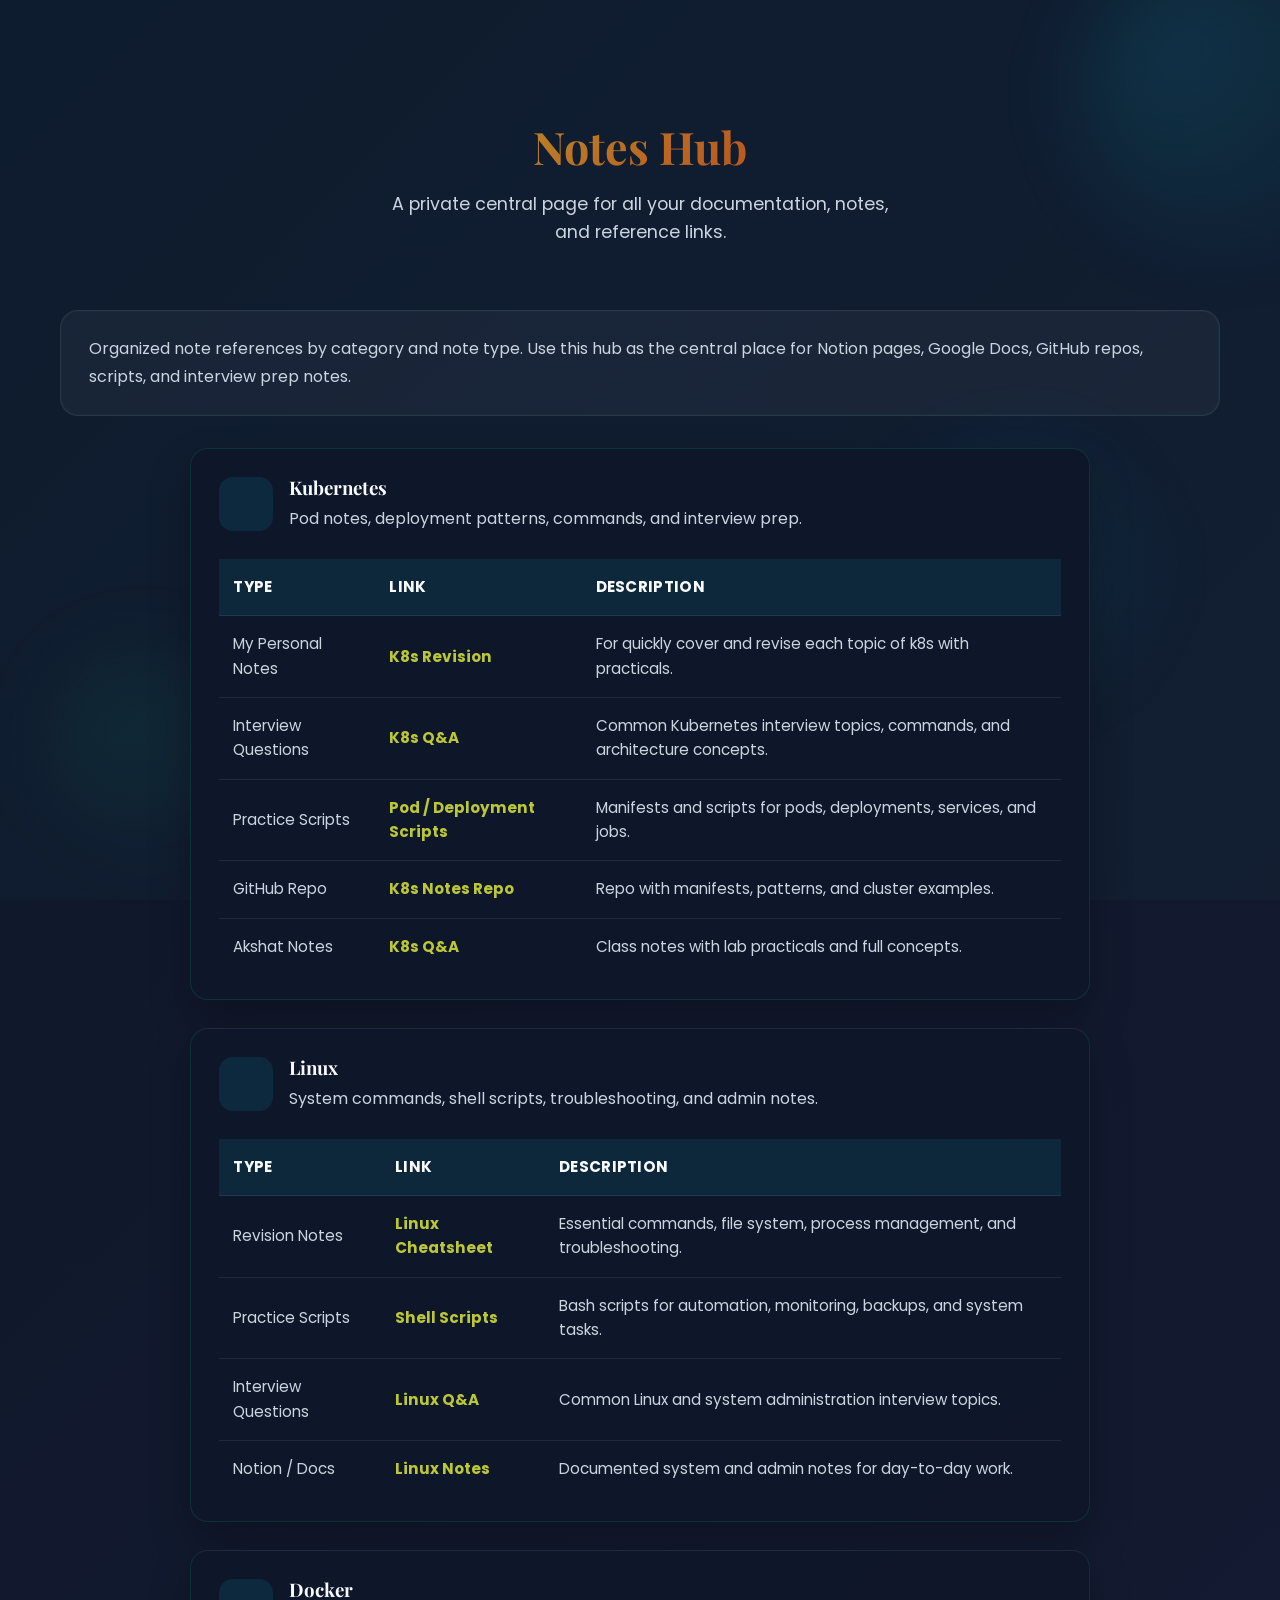
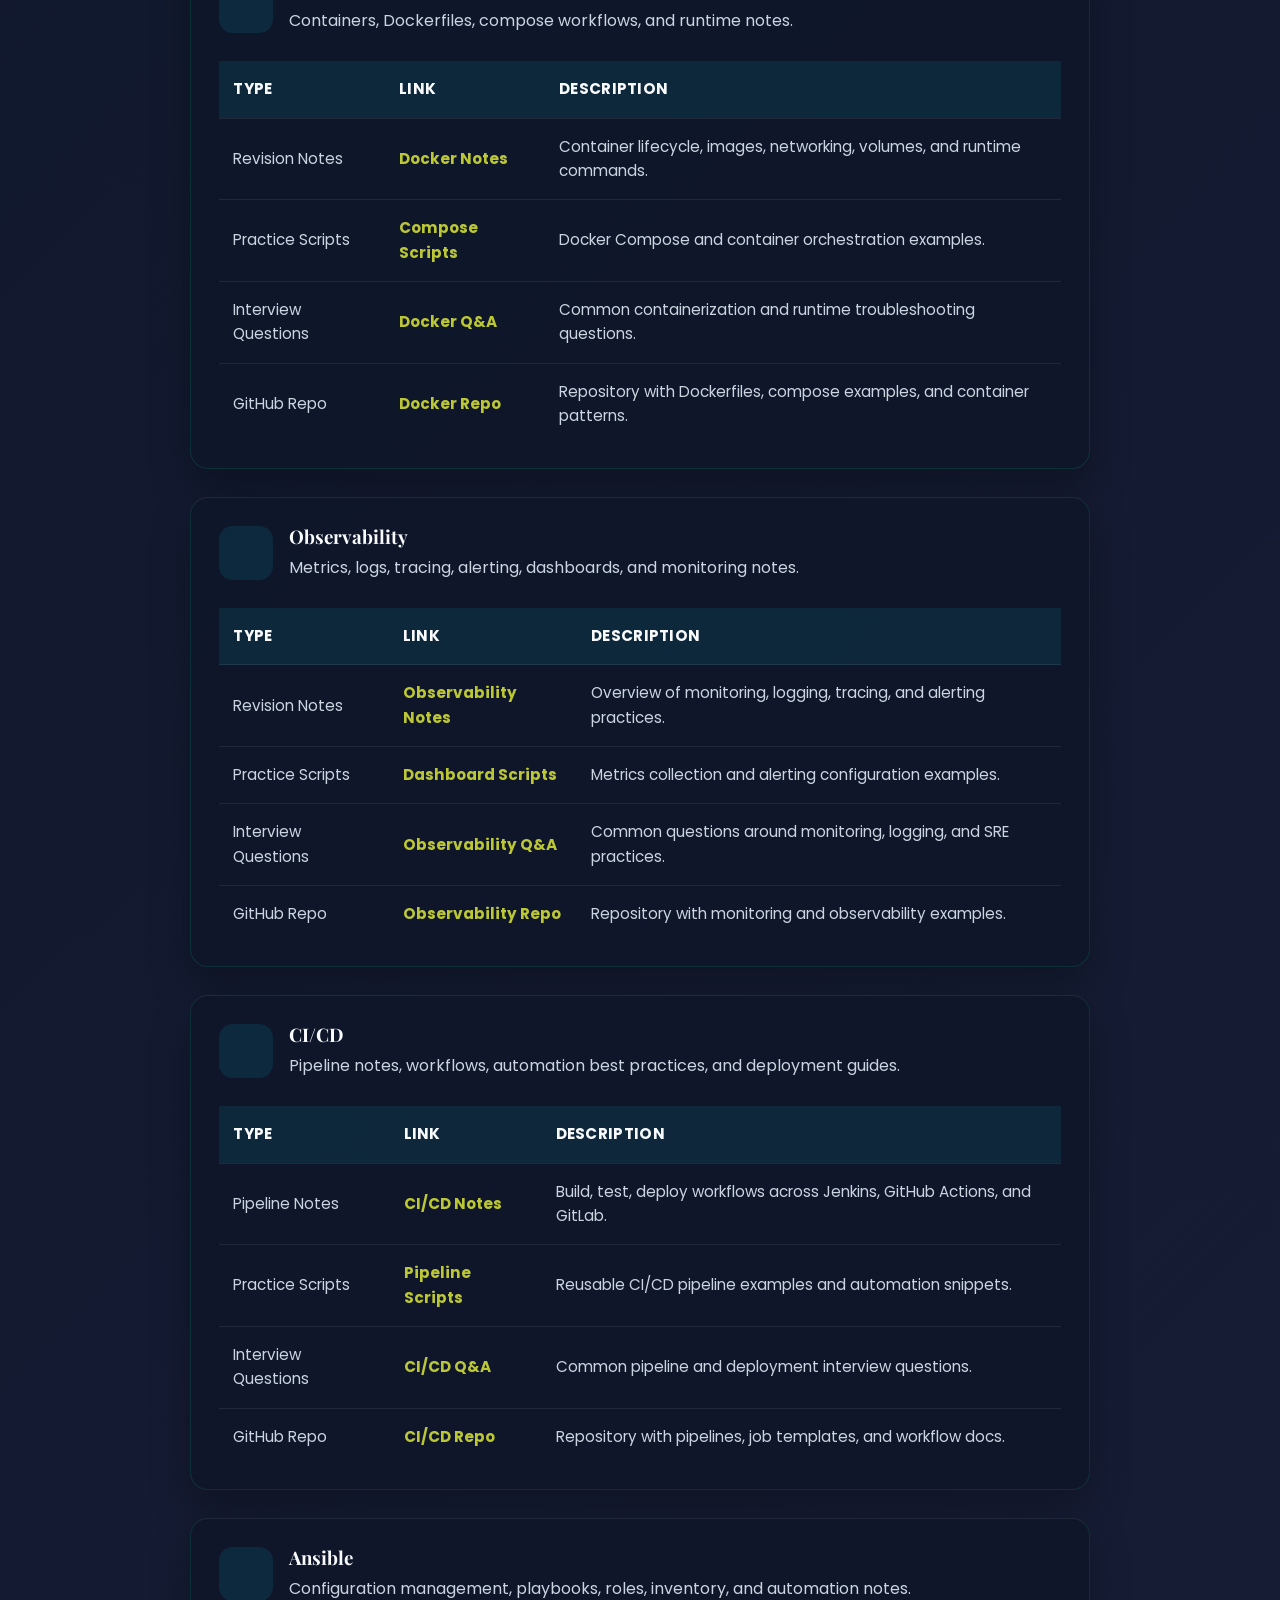
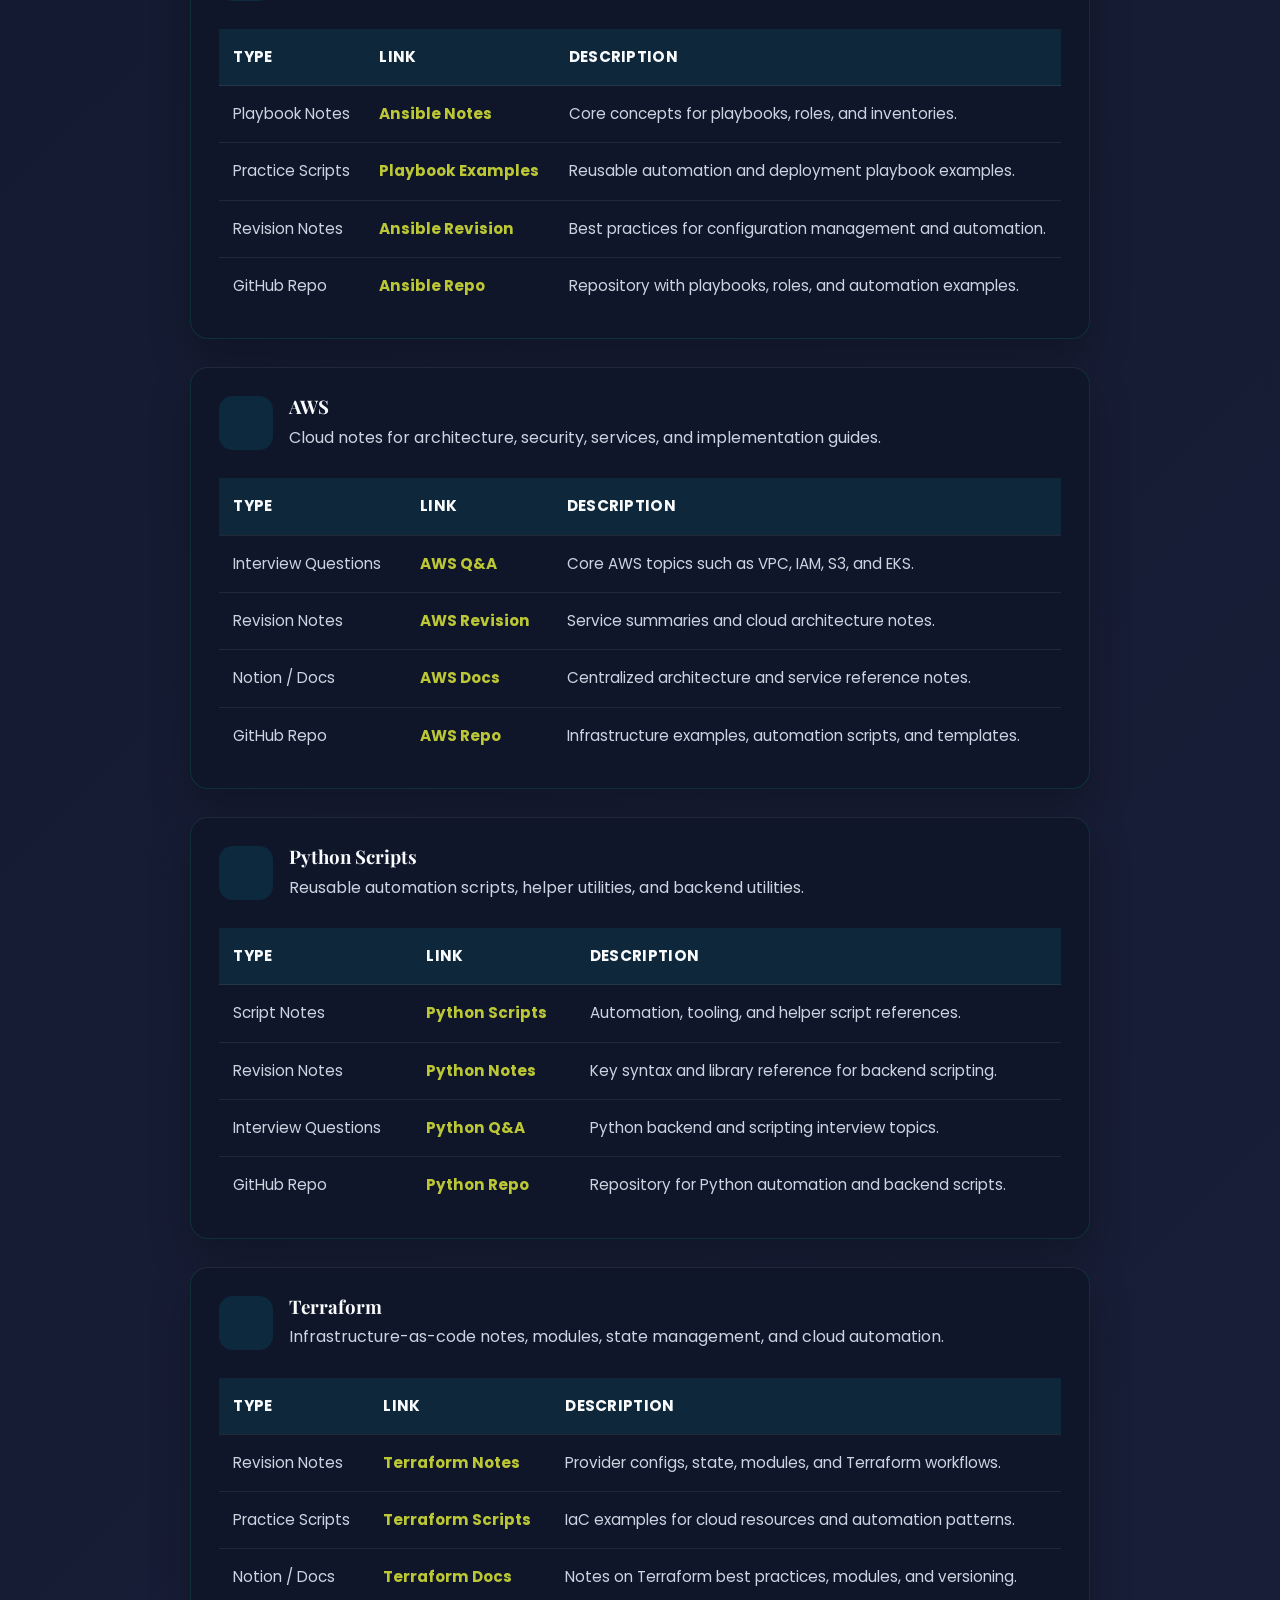
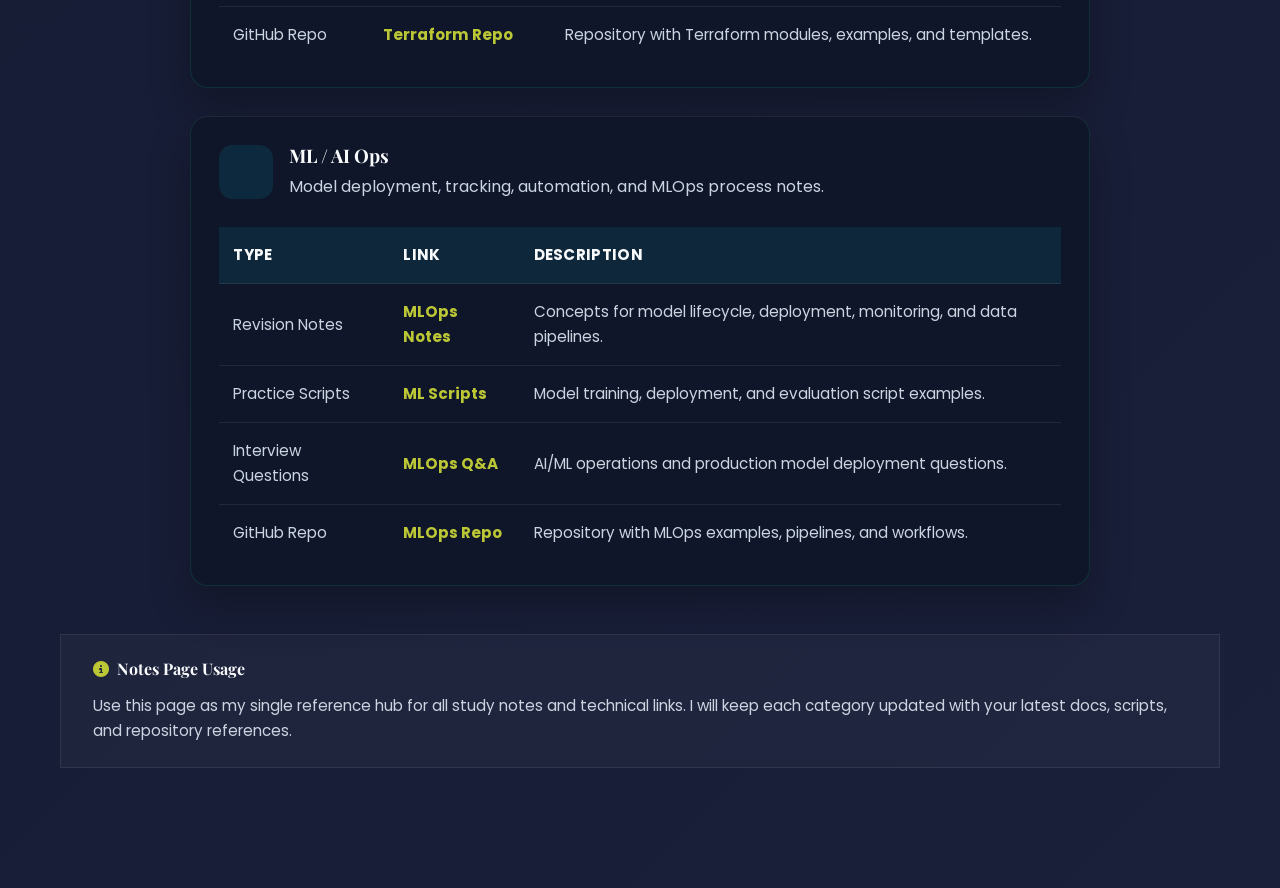
==== commit 916482ee: "add new row in k8s notes" ====
--- a/notes/index.html
+++ b/notes/index.html
@@ -46,6 +46,12 @@
                                 </tr>
                             </thead>
                             <tbody>
+
+                                <tr>
+                                    <td>My Personal Notes</td>
+                                    <td><a href="#" target="_blank" rel="noopener noreferrer">K8s Revision</a></td>
+                                    <td>For quickly cover and revise each topic of k8s with practicals.</td>
+                                </tr>
                                 <tr>
                                     <td>Interview Questions</td>
                                     <td><a href="#" target="_blank" rel="noopener noreferrer">K8s Q&A</a></td>
@@ -56,15 +62,16 @@
                                     <td><a href="#" target="_blank" rel="noopener noreferrer">Pod / Deployment Scripts</a></td>
                                     <td>Manifests and scripts for pods, deployments, services, and jobs.</td>
                                 </tr>
-                                <tr>
-                                    <td>Revision Notes</td>
-                                    <td><a href="#" target="_blank" rel="noopener noreferrer">K8s Revision</a></td>
-                                    <td>Quick reference for pods, services, volumes, networking, and troubleshooting.</td>
-                                </tr>
+
                                 <tr>
                                     <td>GitHub Repo</td>
                                     <td><a href="#" target="_blank" rel="noopener noreferrer">K8s Notes Repo</a></td>
                                     <td>Repo with manifests, patterns, and cluster examples.</td>
+                                </tr>
+                                <tr>
+                                    <td>Akshat Notes</td>
+                                    <td><a href="#" target="_blank" rel="noopener noreferrer">K8s Q&A</a></td>
+                                    <td>Class notes with lab practicals and full concepts.</td>
                                 </tr>
                             </tbody>
                         </table>
@@ -461,7 +468,7 @@
 
             <div class="project-section" style="margin-top: 3rem; border: 1px solid rgba(255, 255, 255, 0.08); background: rgba(255, 255, 255, 0.03);">
                 <h4><i class="fas fa-info-circle"></i> Notes Page Usage</h4>
-                <p class="project-architecture">Use this page as your single reference hub for all study notes and technical links. Keep each category updated with your latest docs, scripts, and repository references.</p>
+                <p class="project-architecture">Use this page as my single reference hub for all study notes and technical links. I will keep each category updated with your latest docs, scripts, and repository references.</p>
             </div>
         </div>
     </section>
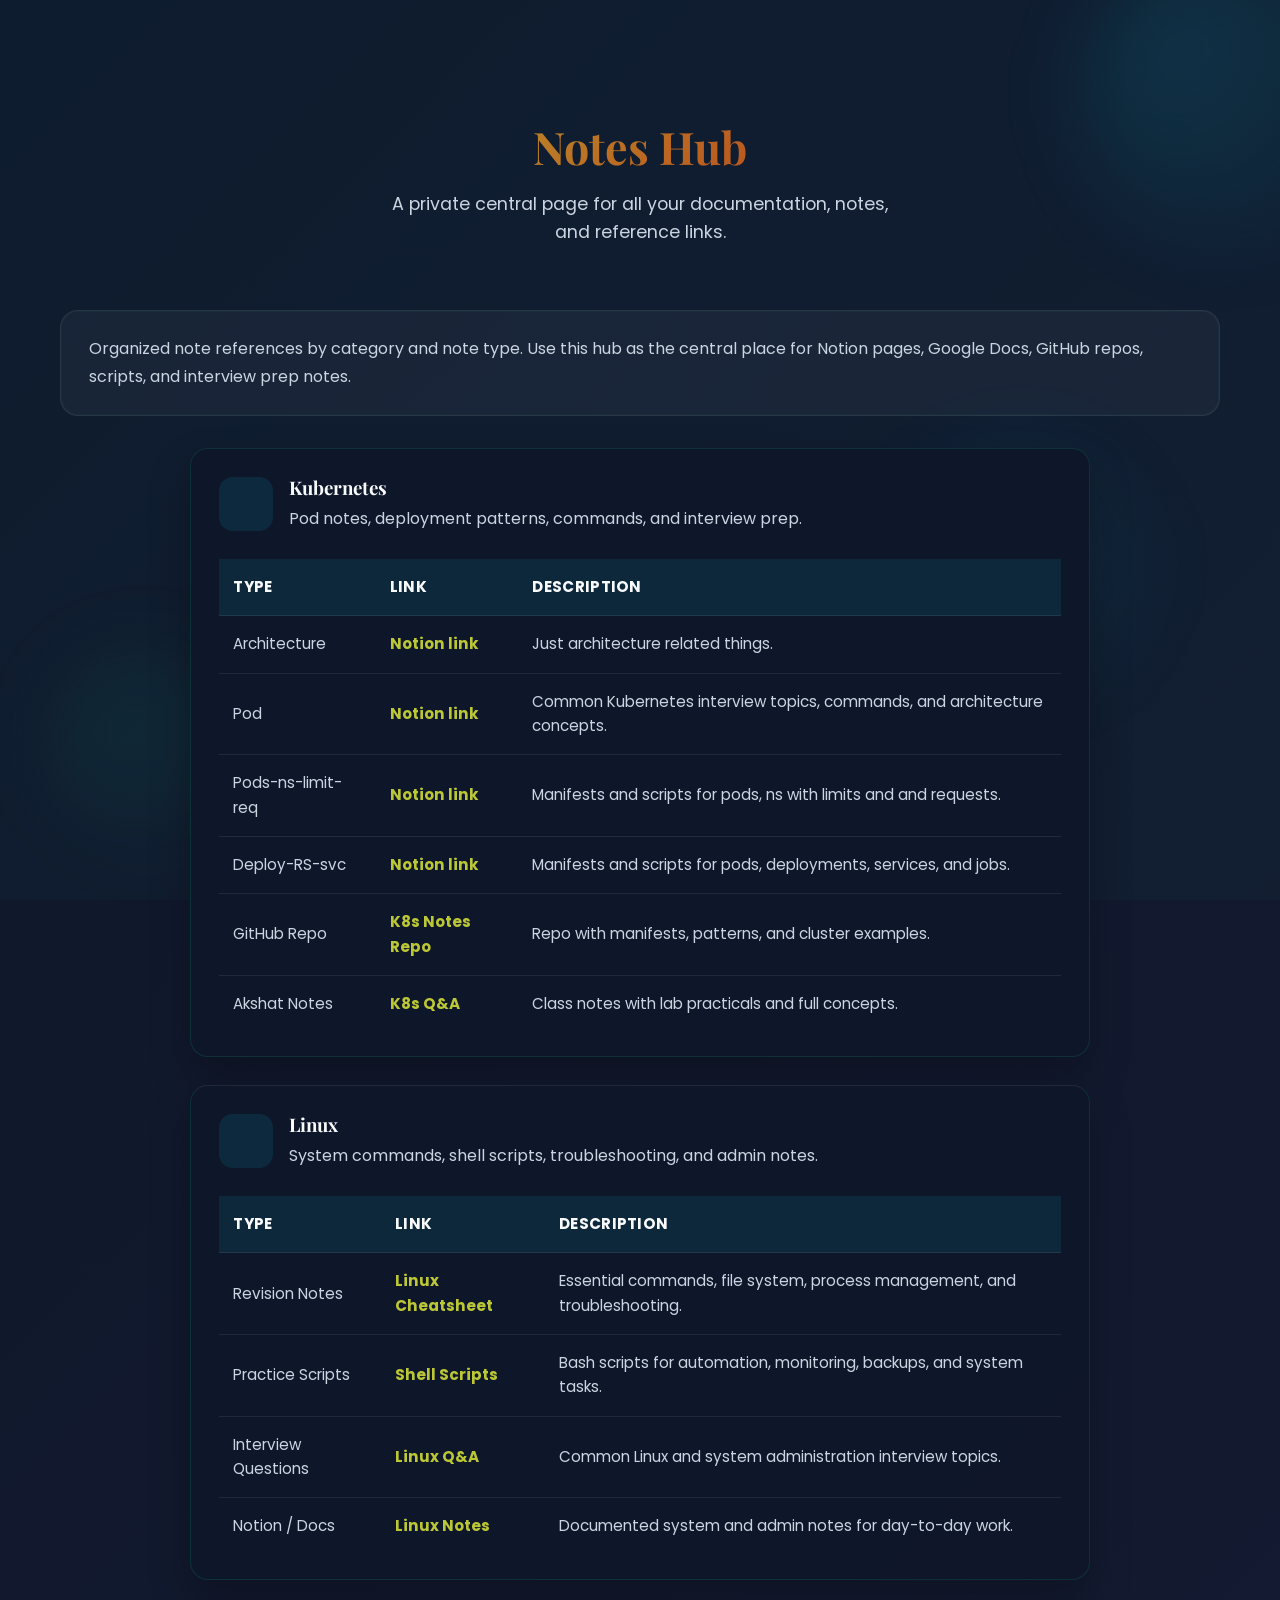
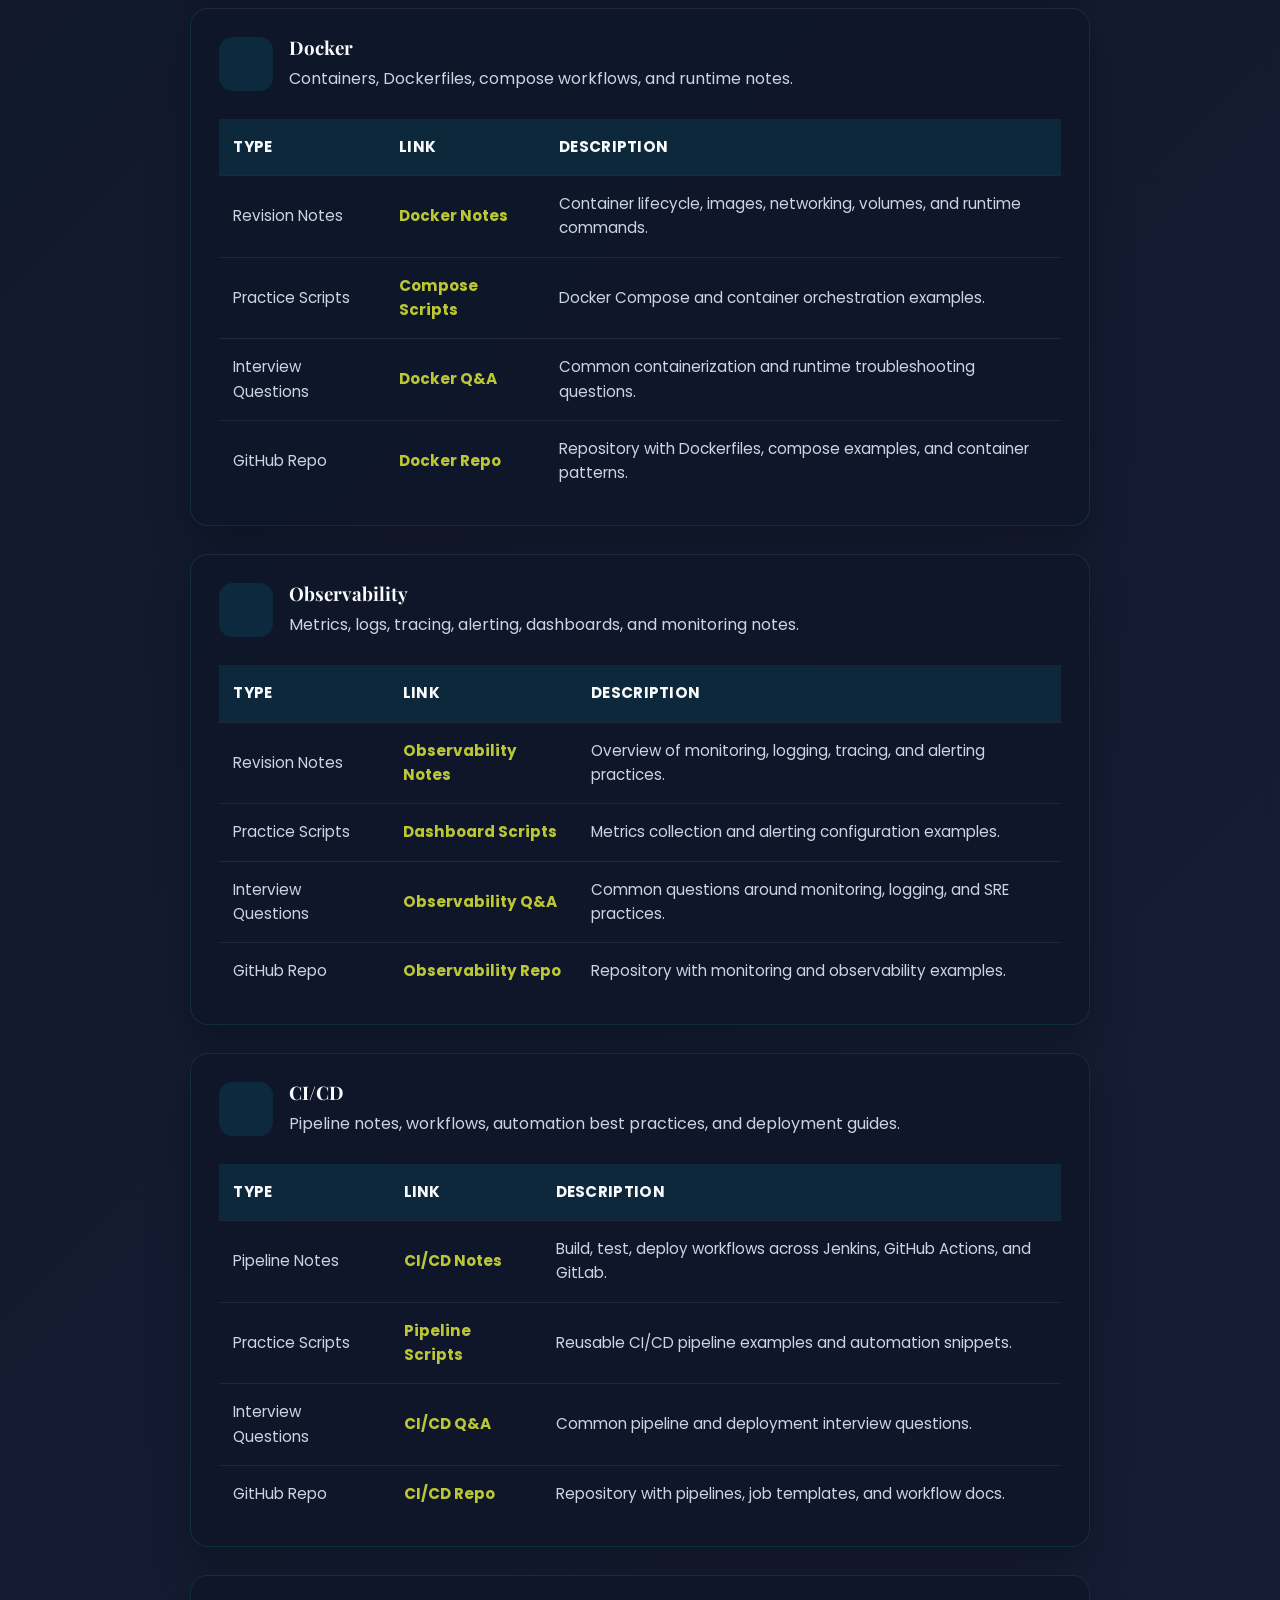
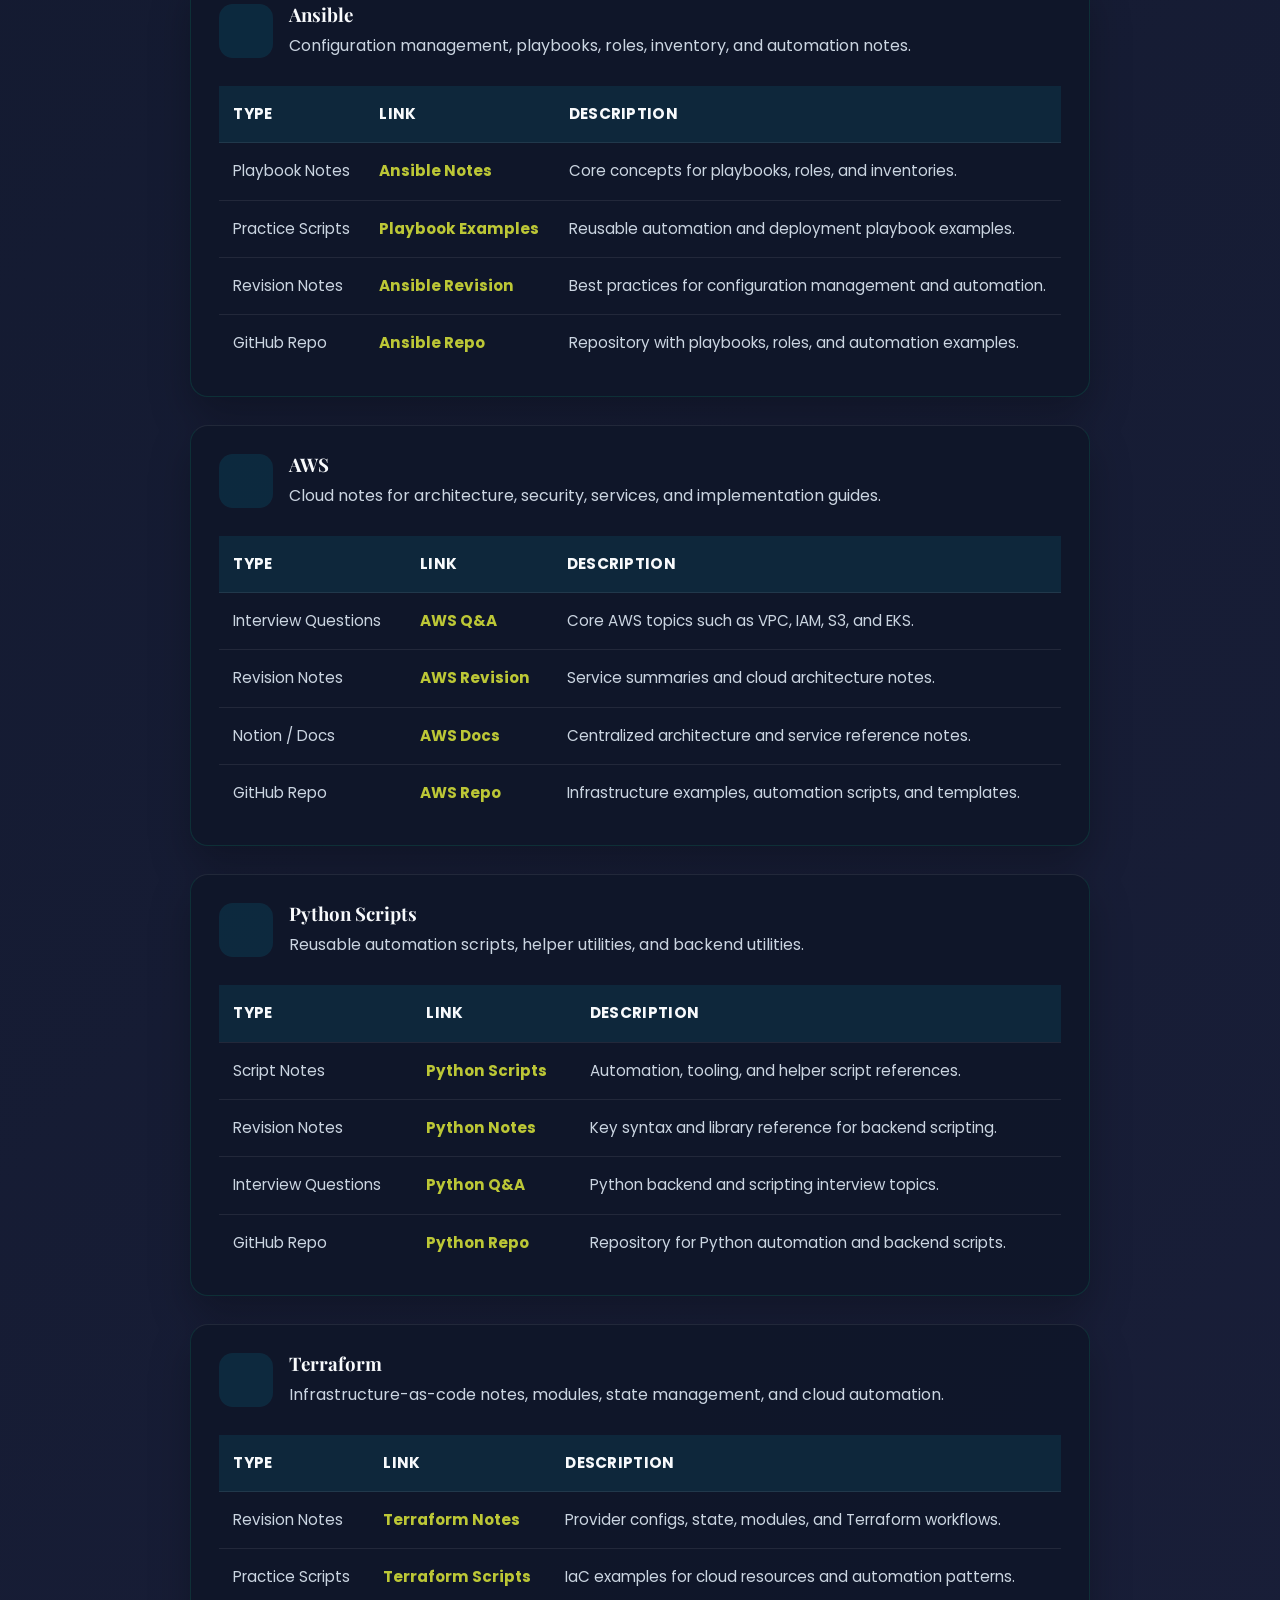
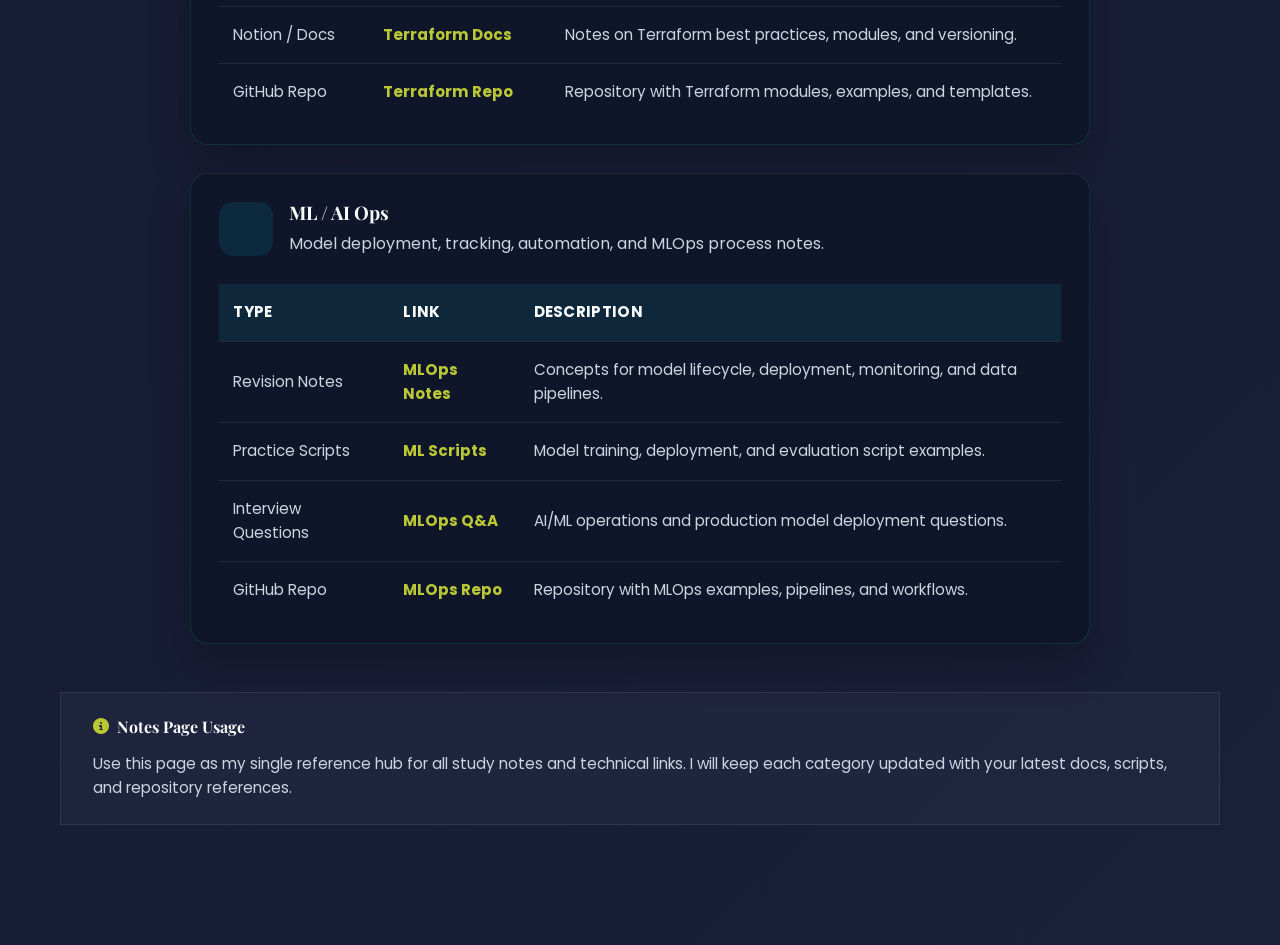
==== commit c962fab9: "added new k8s notes" ====
--- a/notes/index.html
+++ b/notes/index.html
@@ -48,18 +48,24 @@
                             <tbody>
 
                                 <tr>
-                                    <td>My Personal Notes</td>
-                                    <td><a href="#" target="_blank" rel="noopener noreferrer">K8s Revision</a></td>
-                                    <td>For quickly cover and revise each topic of k8s with practicals.</td>
-                                </tr>
-                                <tr>
-                                    <td>Interview Questions</td>
-                                    <td><a href="#" target="_blank" rel="noopener noreferrer">K8s Q&A</a></td>
+                                    <td>Architecture</td>
+                                    <td><a href="#" target="https://app.notion.com/p/2-Architecture-d67b5df6bb2e837eb815812c89906d41?v=b7db5df6bb2e8241b67b08e065d41d25&source=copy_link" rel="noopener noreferrer">Notion link</a></td>
+                                    <td>Just architecture related things.</td>
+                                </tr>
+                                <tr>
+                                    <td>Pod</td>
+                                    <td><a href="#" target="https://app.notion.com/p/3-Pod-384b5df6bb2e8076a061d7896bf25171?v=b7db5df6bb2e8241b67b08e065d41d25&source=copy_link" rel="noopener noreferrer">Notion link</a></td>
                                     <td>Common Kubernetes interview topics, commands, and architecture concepts.</td>
                                 </tr>
                                 <tr>
-                                    <td>Practice Scripts</td>
-                                    <td><a href="#" target="_blank" rel="noopener noreferrer">Pod / Deployment Scripts</a></td>
+                                    <td>Pods-ns-limit-req</td>
+                                    <td><a href="#" target="https://app.notion.com/p/4-pods-namespaces-limit-req-384b5df6bb2e809f8d8fe1986945d8aa?v=b7db5df6bb2e8241b67b08e065d41d25&source=copy_link" rel="noopener noreferrer">Notion link</a></td>
+                                    <td>Manifests and scripts for pods, ns with limits and and requests.</td>
+                                </tr>
+
+                                <tr>
+                                    <td>Deploy-RS-svc</td>
+                                    <td><a href="#" target="https://app.notion.com/p/5-deploy-rs-service-385b5df6bb2e8017a691f8cc406b8a3c?v=b7db5df6bb2e8241b67b08e065d41d25&source=copy_link" rel="noopener noreferrer">Notion link</a></td>
                                     <td>Manifests and scripts for pods, deployments, services, and jobs.</td>
                                 </tr>
 
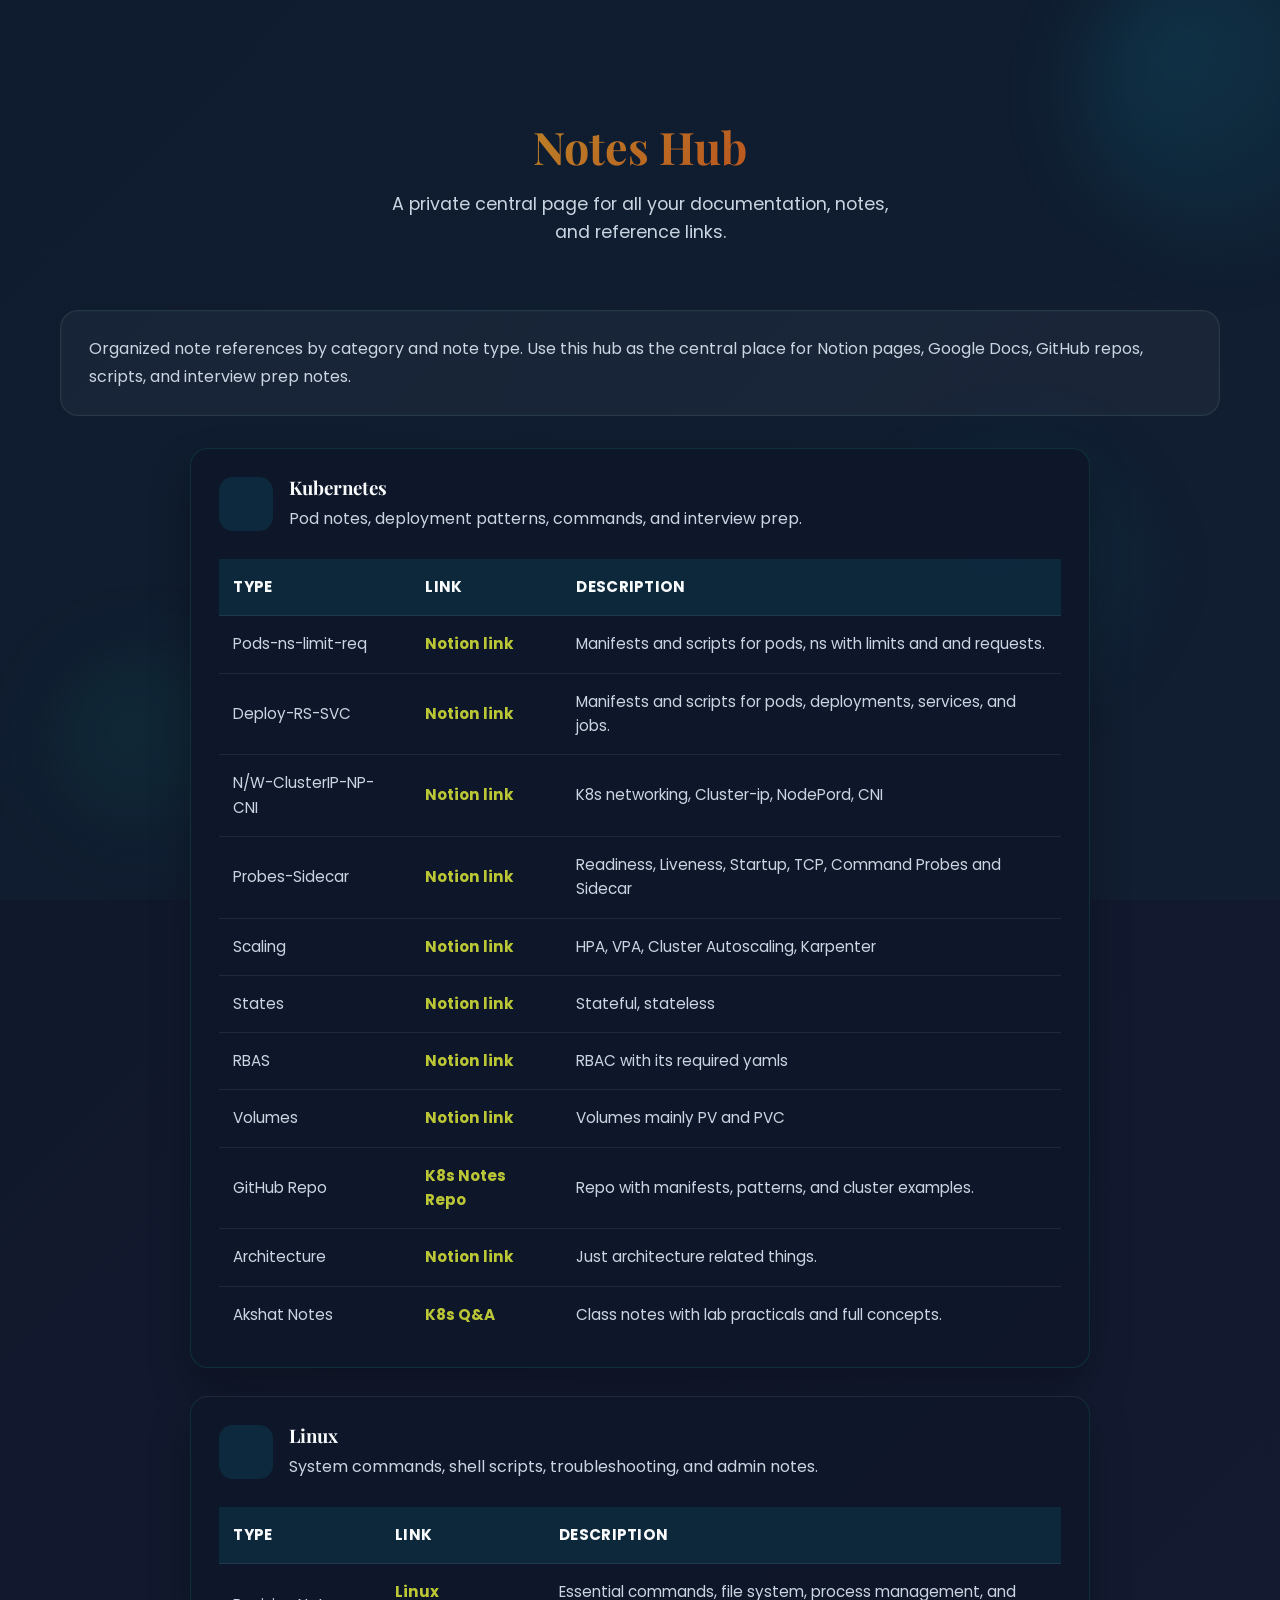
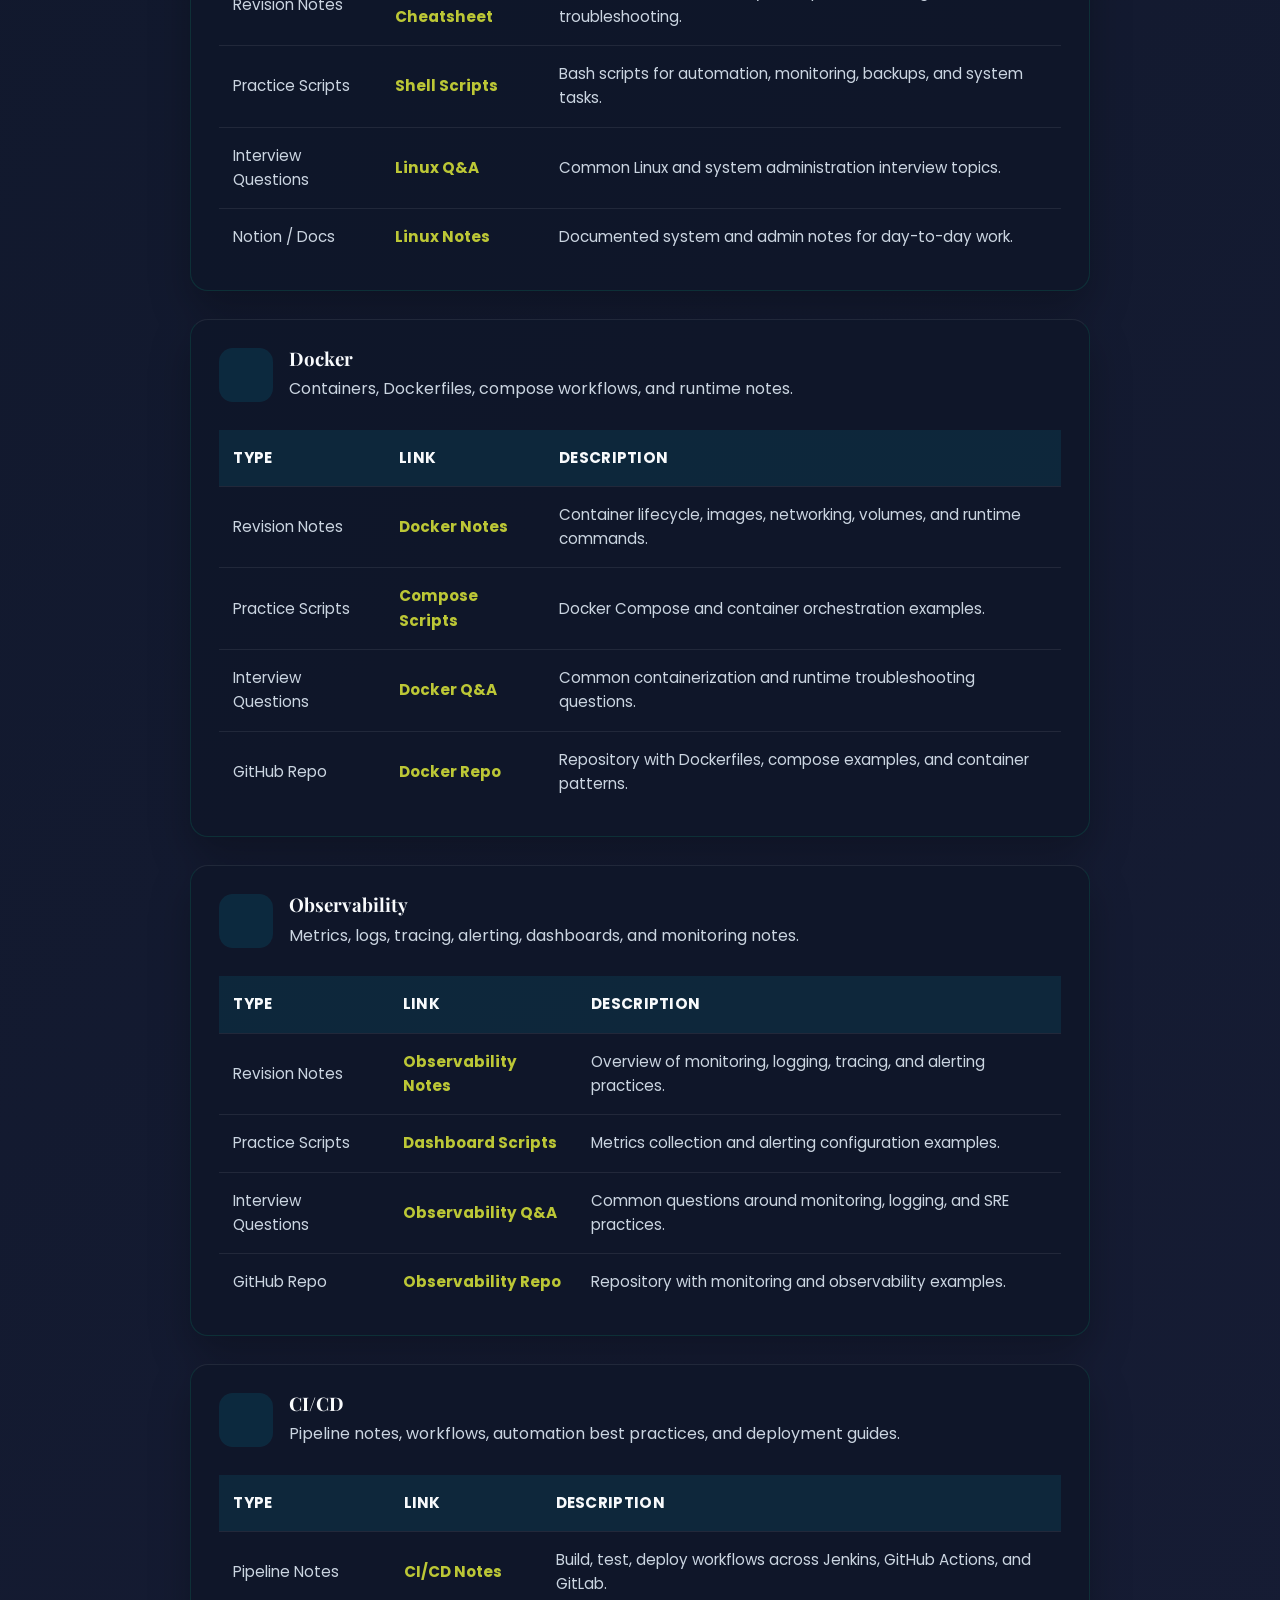
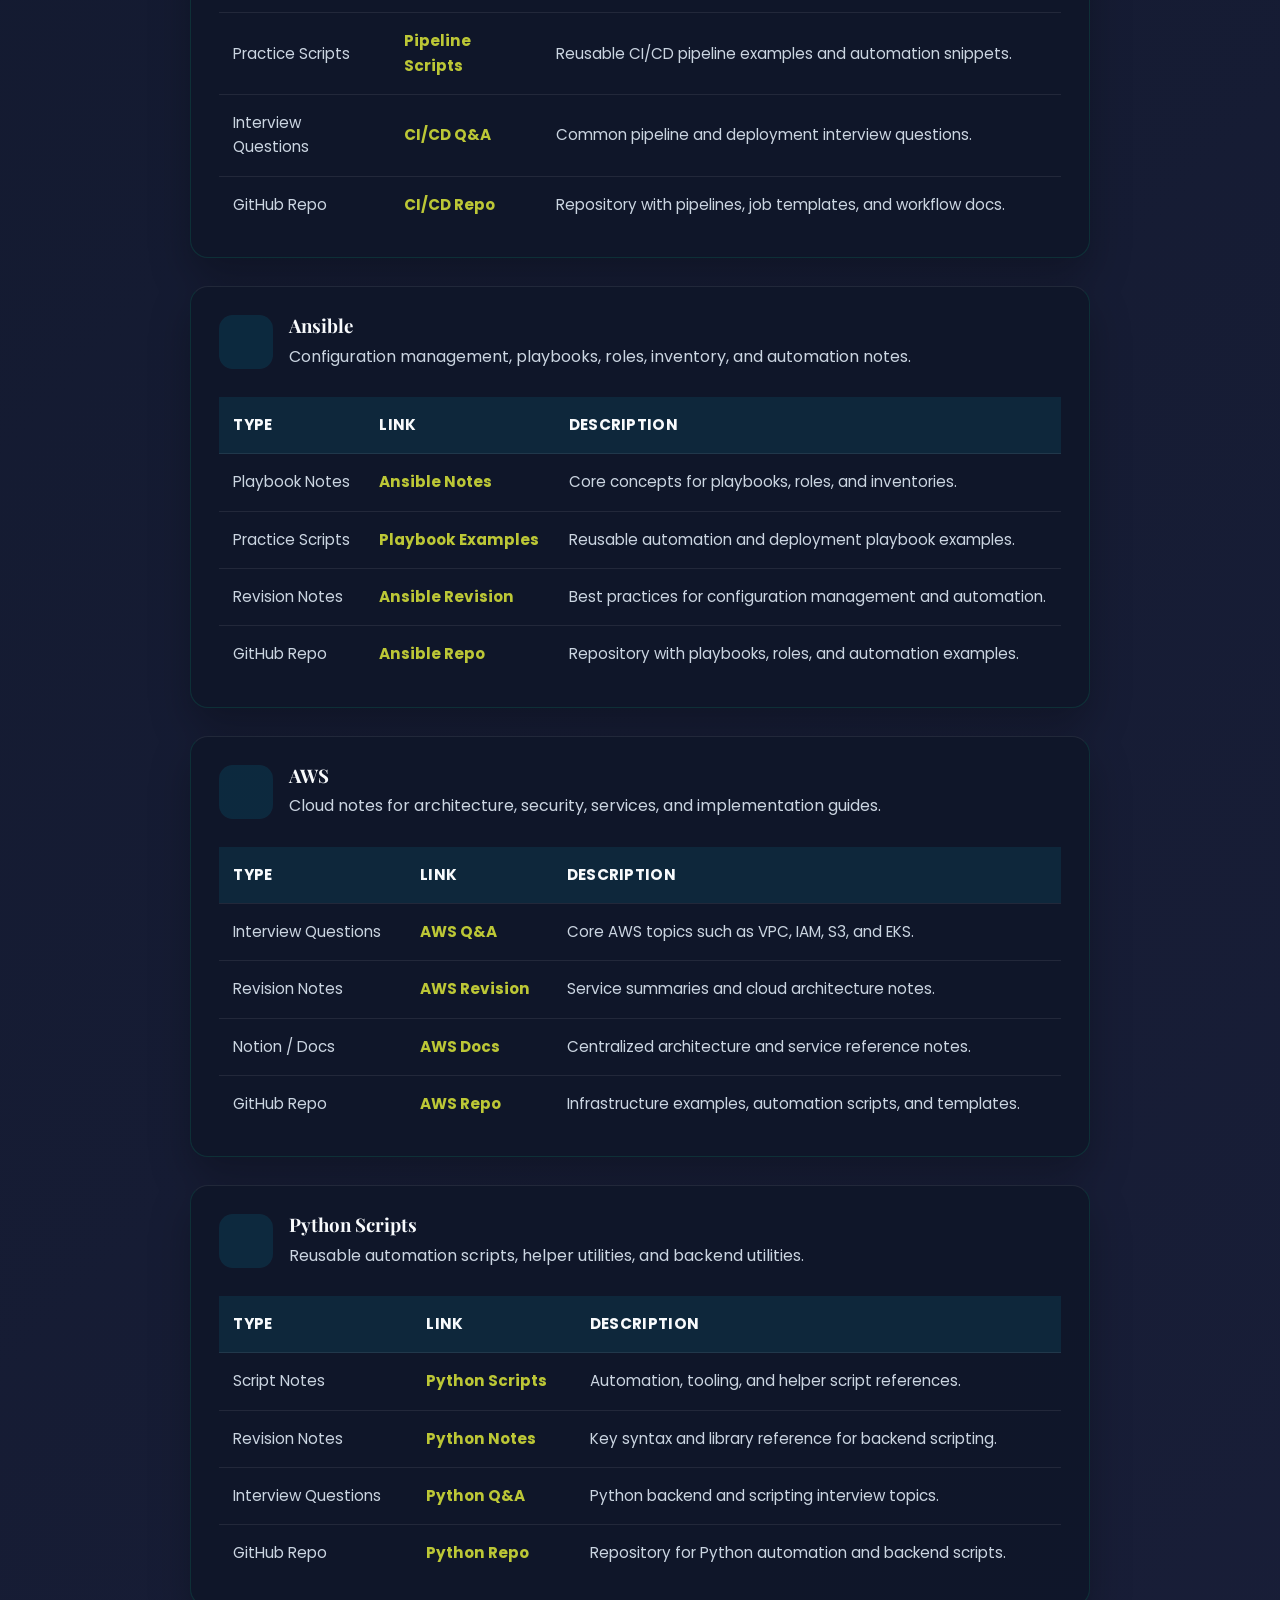
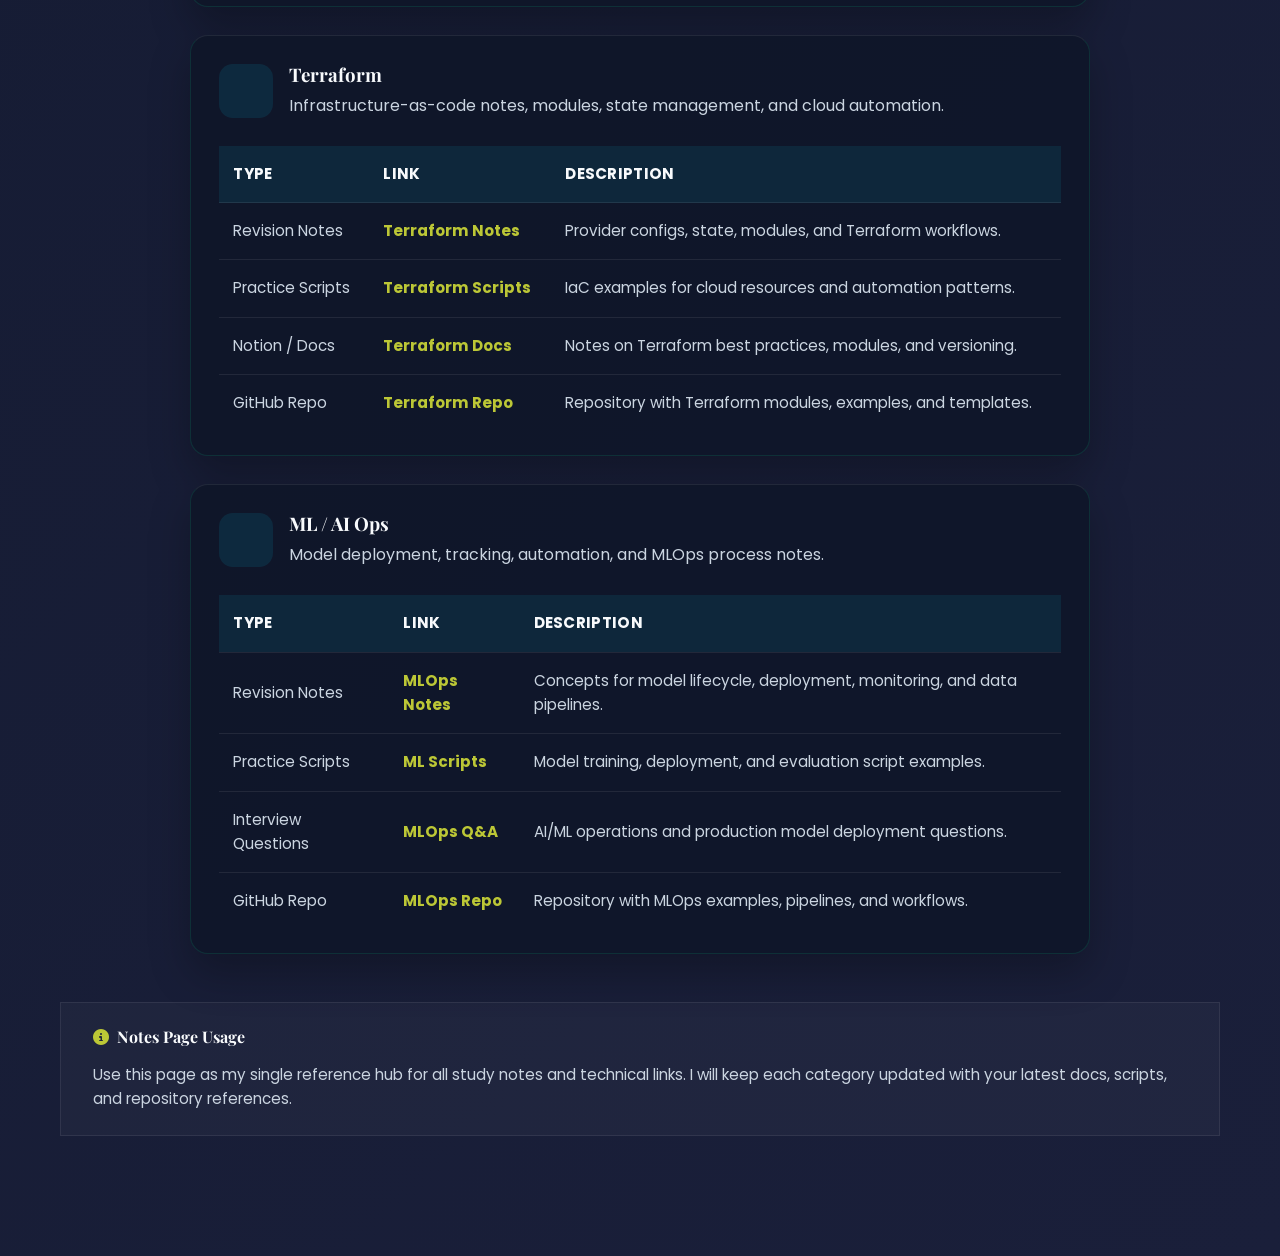
==== commit 9ad76a10: "updated new notes links" ====
--- a/notes/index.html
+++ b/notes/index.html
@@ -46,37 +46,60 @@
                                 </tr>
                             </thead>
                             <tbody>
-
+                                <tr>
+                                    <td>Pods-ns-limit-req</td>
+                                    <td><a href="#" target="https://app.notion.com/p/2-pods-ns-limit-req-384b5df6bb2e809f8d8fe1986945d8aa?source=copy_link" rel="noopener noreferrer">Notion link</a></td>
+                                    <td>Manifests and scripts for pods, ns with limits and and requests.</td>
+                                </tr>
+
+                                <tr>
+                                    <td>Deploy-RS-SVC</td>
+                                    <td><a href="#" target="https://app.notion.com/p/5-deploy-rs-service-385b5df6bb2e8017a691f8cc406b8a3c?v=b7db5df6bb2e8241b67b08e065d41d25&source=copy_link" rel="noopener noreferrer">Notion link</a></td>
+                                    <td>Manifests and scripts for pods, deployments, services, and jobs.</td>
+                                </tr>
+                                <tr>
+                                    <td>N/W-ClusterIP-NP-CNI</td>
+                                    <td><a href="#" target="https://app.notion.com/p/4-n-w-clusterip-np-cni-386b5df6bb2e803bbb2ce4d011e04503?source=copy_link" rel="noopener noreferrer">Notion link</a></td>
+                                    <td>K8s networking, Cluster-ip, NodePord, CNI</td>
+                                </tr>
+                                <tr>
+                                    <td>Probes-Sidecar</td>
+                                    <td><a href="#" target="https://app.notion.com/p/5-probes-sidecar-388b5df6bb2e800da6a1ee409afec185?v=b7db5df6bb2e8241b67b08e065d41d25&source=copy_link" rel="noopener noreferrer">Notion link</a></td>
+                                    <td>Readiness, Liveness, Startup, TCP, Command Probes and Sidecar</td>
+                                </tr>
+                                <tr>
+                                    <td>Scaling</td>
+                                    <td><a href="#" target="https://app.notion.com/p/6-scaling-hpa-vpa-389b5df6bb2e8095a377feabf22394c3?v=b7db5df6bb2e8241b67b08e065d41d25&source=copy_link" rel="noopener noreferrer">Notion link</a></td>
+                                    <td>HPA, VPA, Cluster Autoscaling, Karpenter</td>
+                                </tr>
+                                <tr>
+                                    <td>States</td>
+                                    <td><a href="#" target="https://app.notion.com/p/7-stateful-stateless-389b5df6bb2e80279537d4674b749a59?v=b7db5df6bb2e8241b67b08e065d41d25&source=copy_link" rel="noopener noreferrer">Notion link</a></td>
+                                    <td>Stateful, stateless</td>
+                                </tr>
+                                <tr>
+                                    <td>RBAS</td>
+                                    <td><a href="#" target="https://app.notion.com/p/8-rbac-389b5df6bb2e80bc8517c72b4a079669?v=b7db5df6bb2e8241b67b08e065d41d25&source=copy_link" rel="noopener noreferrer">Notion link</a></td>
+                                    <td>RBAC with its required yamls</td>
+                                </tr>
+                                <tr>
+                                    <td>Volumes</td>
+                                    <td><a href="#" target="https://app.notion.com/p/9-pv-pvc-38bb5df6bb2e8067b3fef39ba1371c3d?v=b7db5df6bb2e8241b67b08e065d41d25&source=copy_link" rel="noopener noreferrer">Notion link</a></td>
+                                    <td>Volumes mainly PV and PVC</td>
+                                </tr>
+                                <tr>
+                                    <td>GitHub Repo</td>
+                                    <td><a href="#" target="_blank" rel="noopener noreferrer">K8s Notes Repo</a></td>
+                                    <td>Repo with manifests, patterns, and cluster examples.</td>
+                                </tr>
                                 <tr>
                                     <td>Architecture</td>
                                     <td><a href="#" target="https://app.notion.com/p/2-Architecture-d67b5df6bb2e837eb815812c89906d41?v=b7db5df6bb2e8241b67b08e065d41d25&source=copy_link" rel="noopener noreferrer">Notion link</a></td>
                                     <td>Just architecture related things.</td>
                                 </tr>
                                 <tr>
-                                    <td>Pod</td>
-                                    <td><a href="#" target="https://app.notion.com/p/3-Pod-384b5df6bb2e8076a061d7896bf25171?v=b7db5df6bb2e8241b67b08e065d41d25&source=copy_link" rel="noopener noreferrer">Notion link</a></td>
-                                    <td>Common Kubernetes interview topics, commands, and architecture concepts.</td>
-                                </tr>
-                                <tr>
-                                    <td>Pods-ns-limit-req</td>
-                                    <td><a href="#" target="https://app.notion.com/p/4-pods-namespaces-limit-req-384b5df6bb2e809f8d8fe1986945d8aa?v=b7db5df6bb2e8241b67b08e065d41d25&source=copy_link" rel="noopener noreferrer">Notion link</a></td>
-                                    <td>Manifests and scripts for pods, ns with limits and and requests.</td>
-                                </tr>
-
-                                <tr>
-                                    <td>Deploy-RS-svc</td>
-                                    <td><a href="#" target="https://app.notion.com/p/5-deploy-rs-service-385b5df6bb2e8017a691f8cc406b8a3c?v=b7db5df6bb2e8241b67b08e065d41d25&source=copy_link" rel="noopener noreferrer">Notion link</a></td>
-                                    <td>Manifests and scripts for pods, deployments, services, and jobs.</td>
-                                </tr>
-
-                                <tr>
-                                    <td>GitHub Repo</td>
-                                    <td><a href="#" target="_blank" rel="noopener noreferrer">K8s Notes Repo</a></td>
-                                    <td>Repo with manifests, patterns, and cluster examples.</td>
-                                </tr>
-                                <tr>
                                     <td>Akshat Notes</td>
-                                    <td><a href="#" target="_blank" rel="noopener noreferrer">K8s Q&A</a></td>
+                                    <td><a href="#" target="https://github.com/MP-30/akshat_kubernetes" rel="noopener noreferrer">K8s Q&A</a></td>
                                     <td>Class notes with lab practicals and full concepts.</td>
                                 </tr>
                             </tbody>
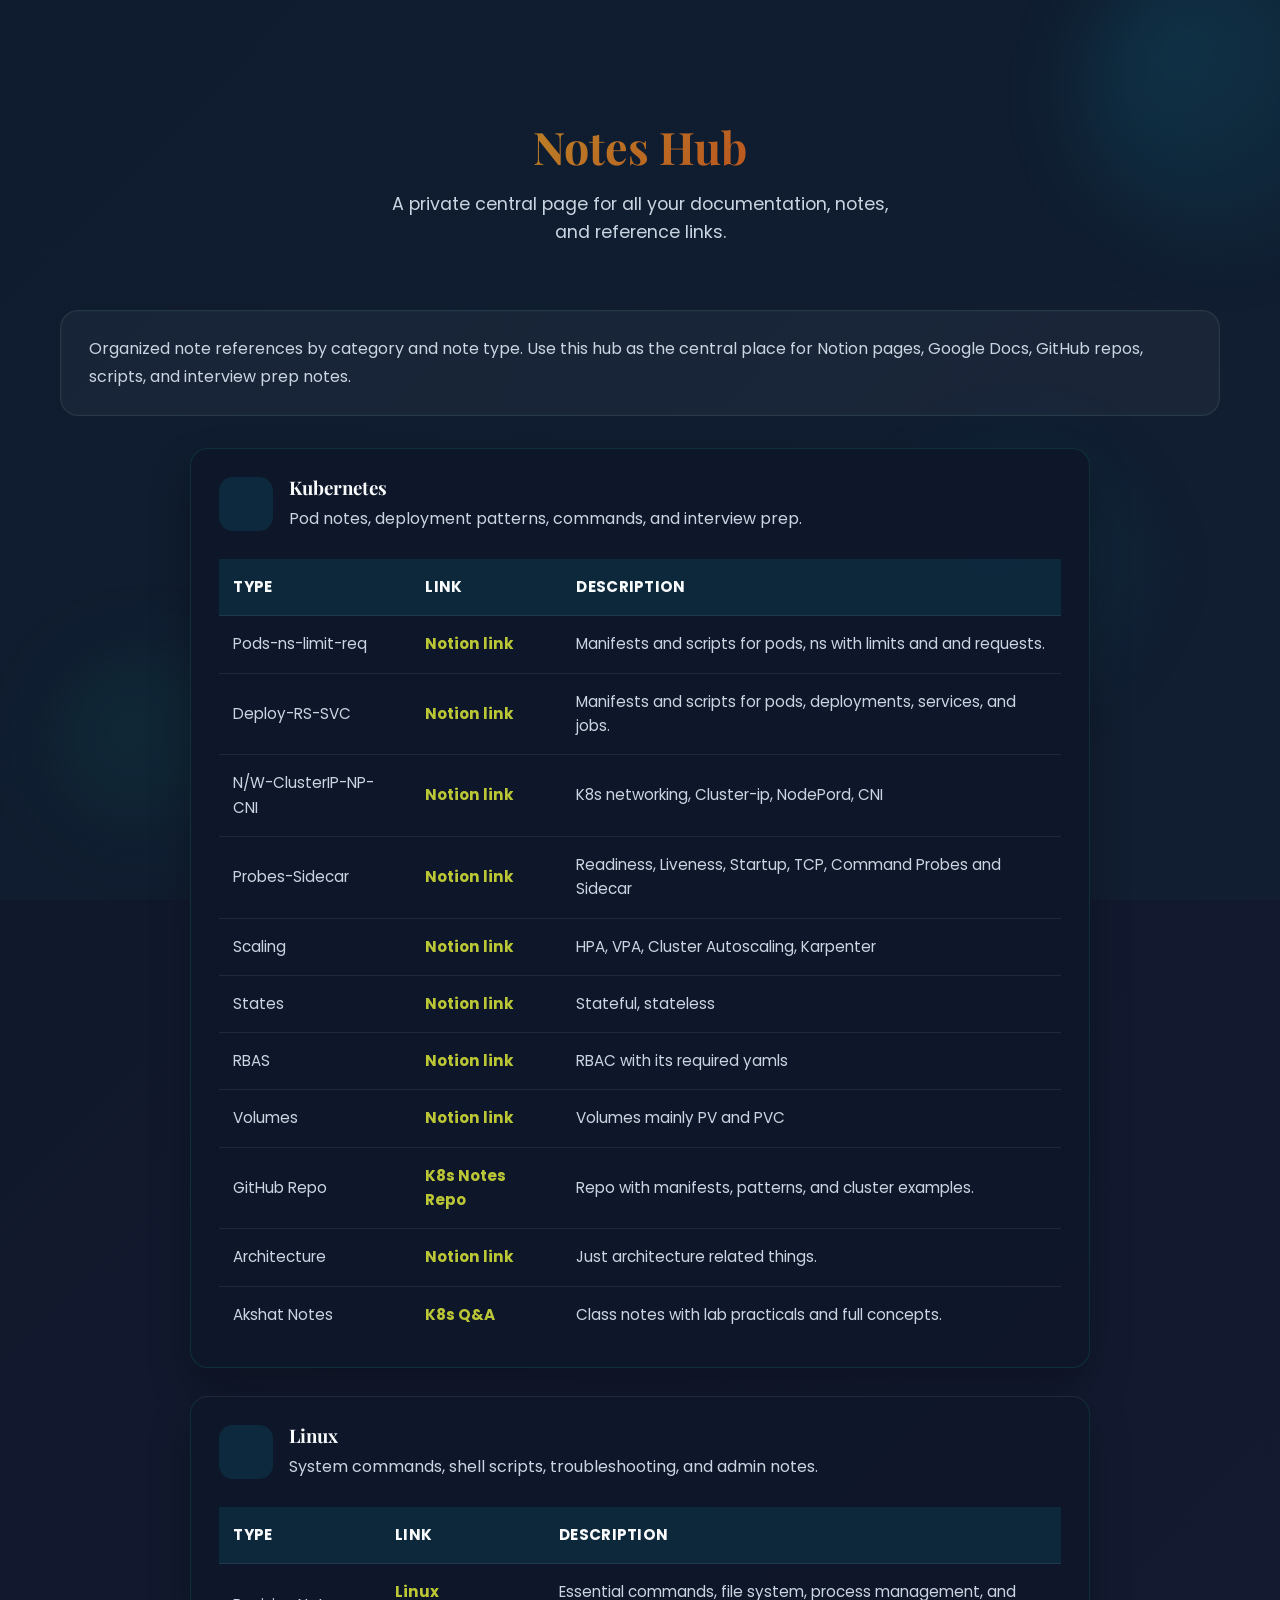
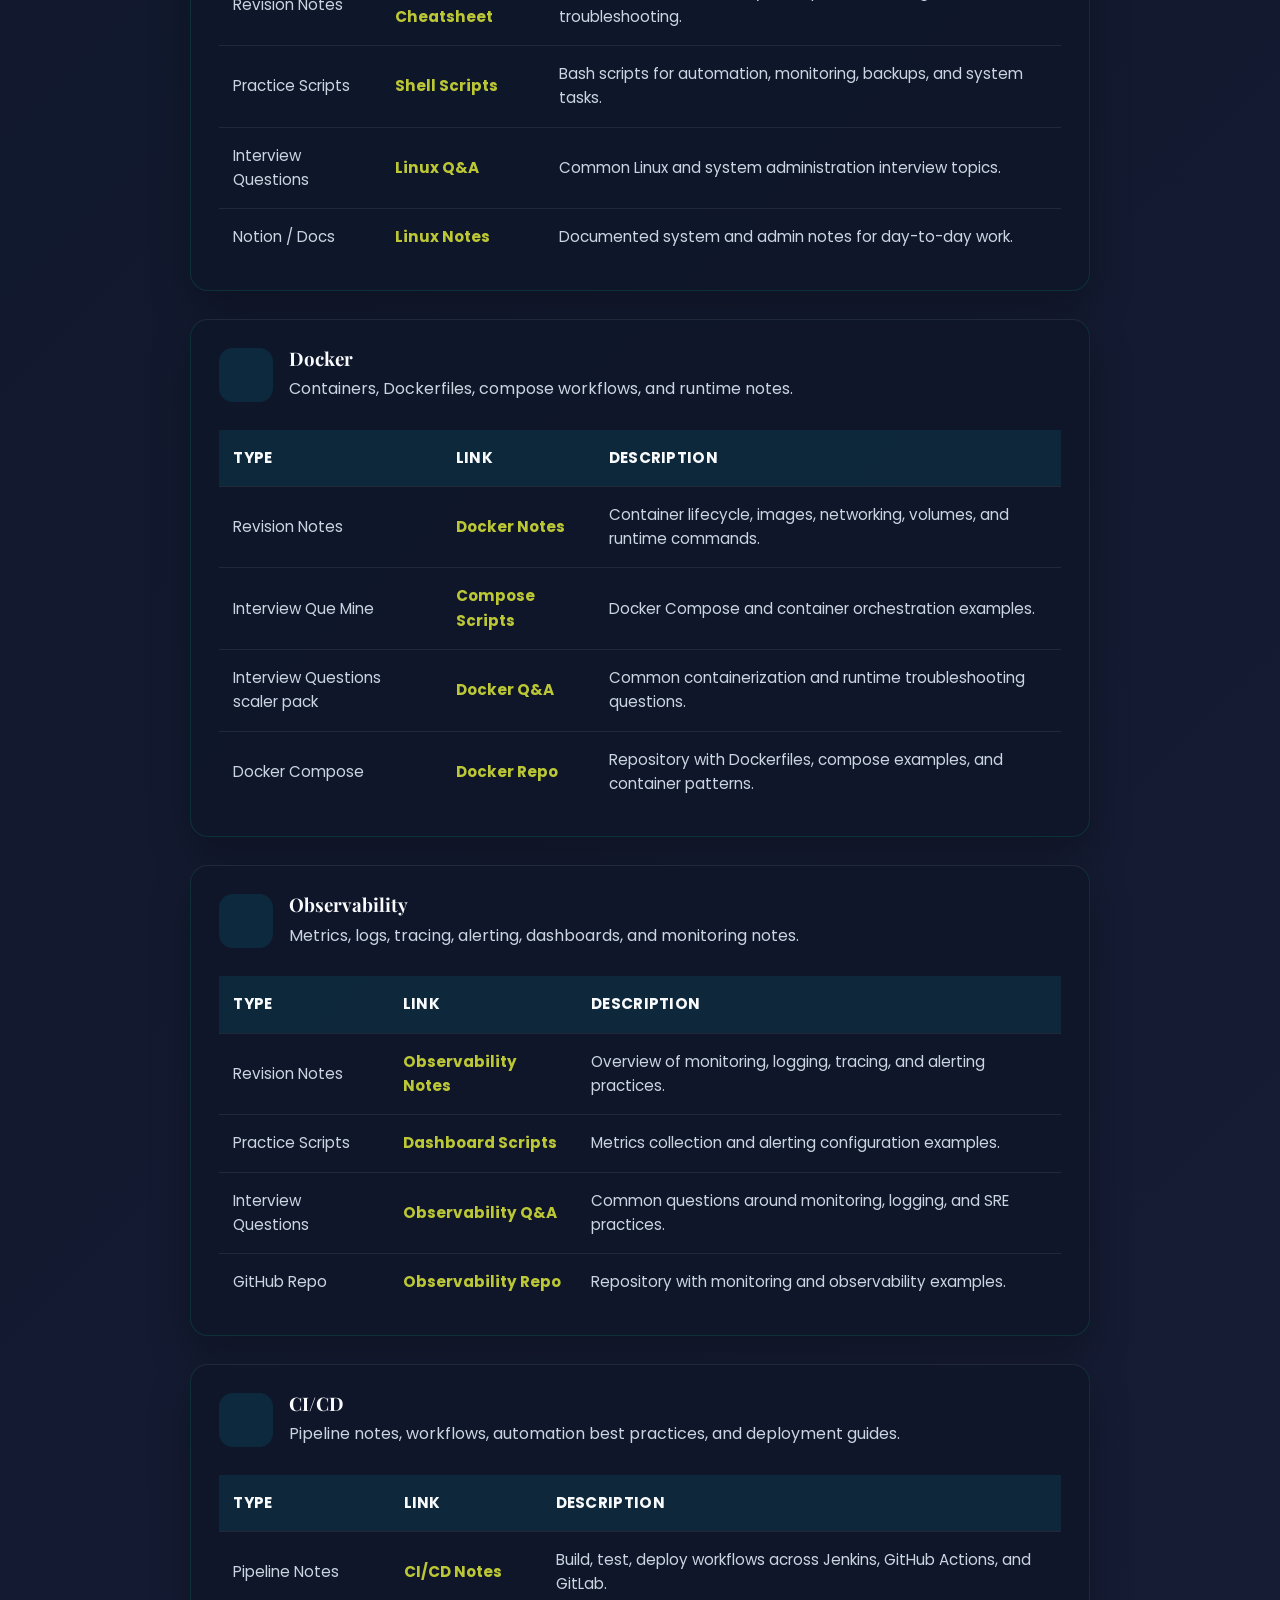
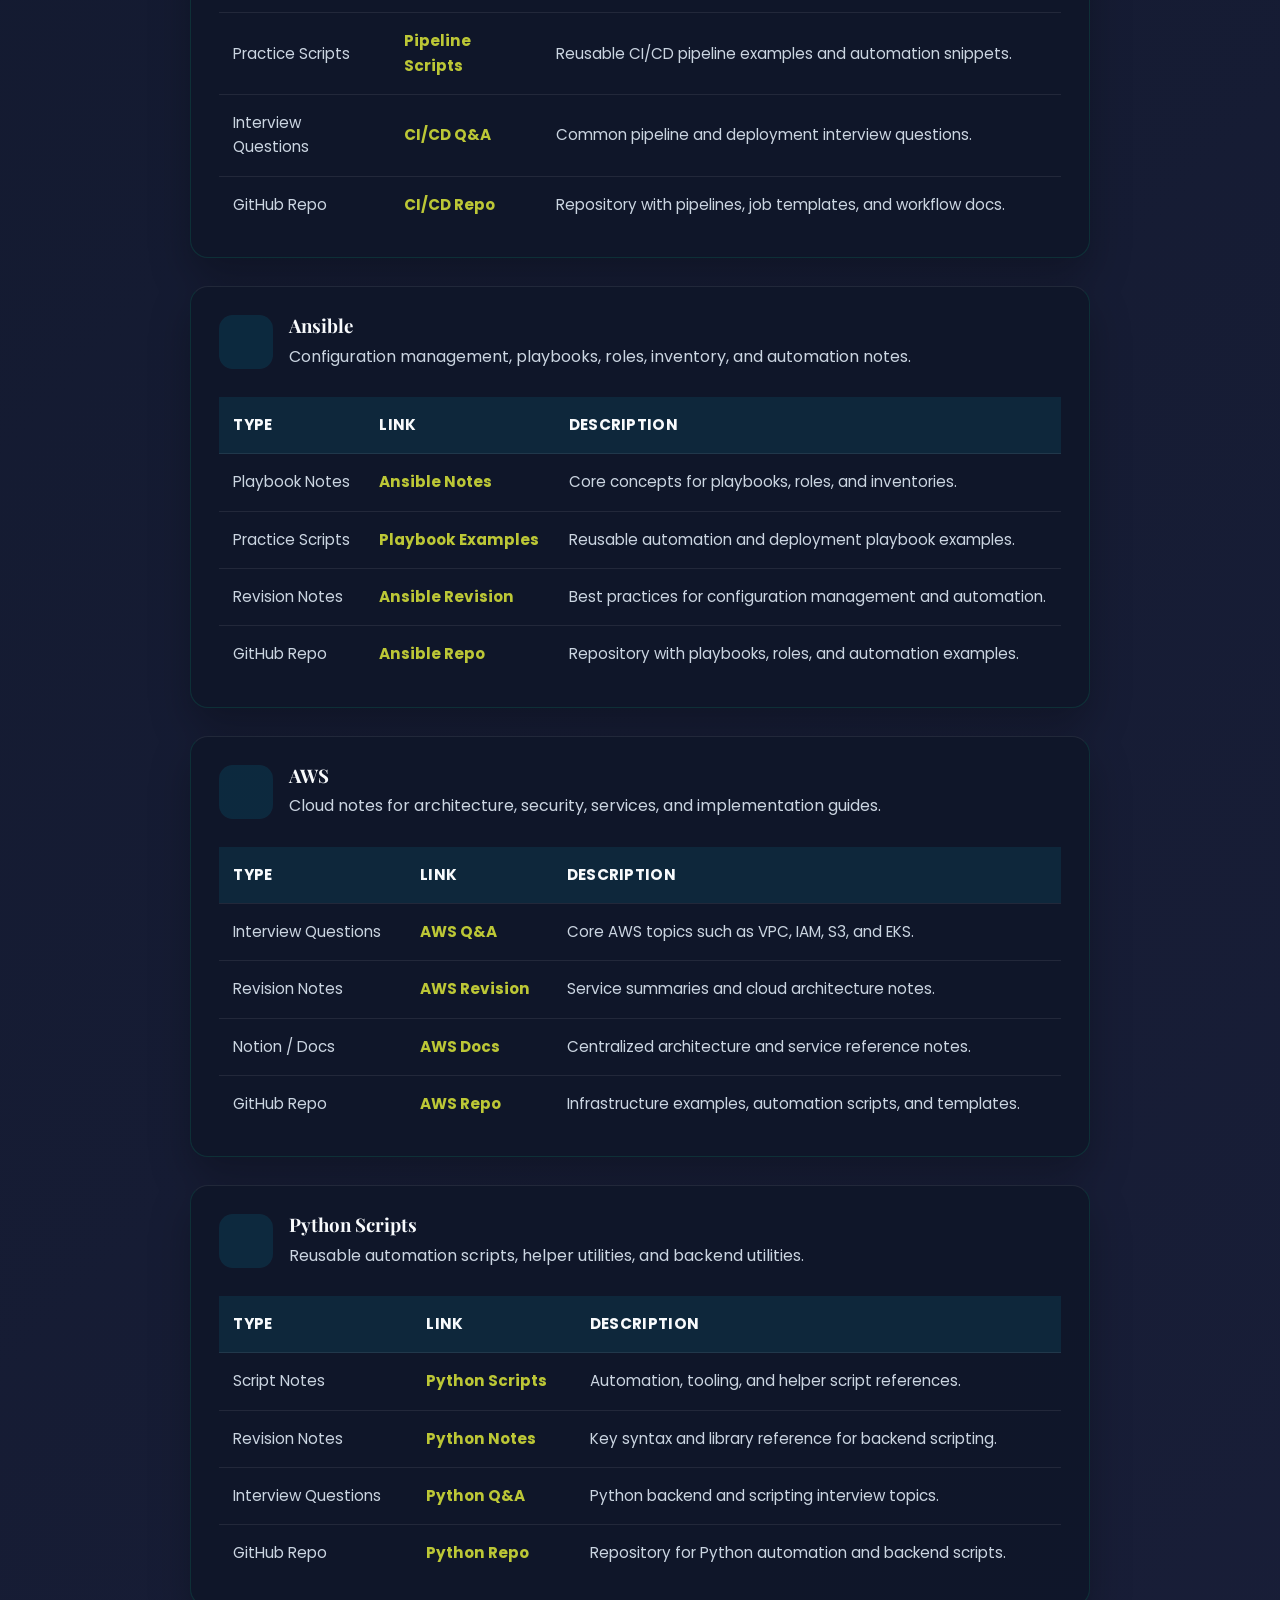
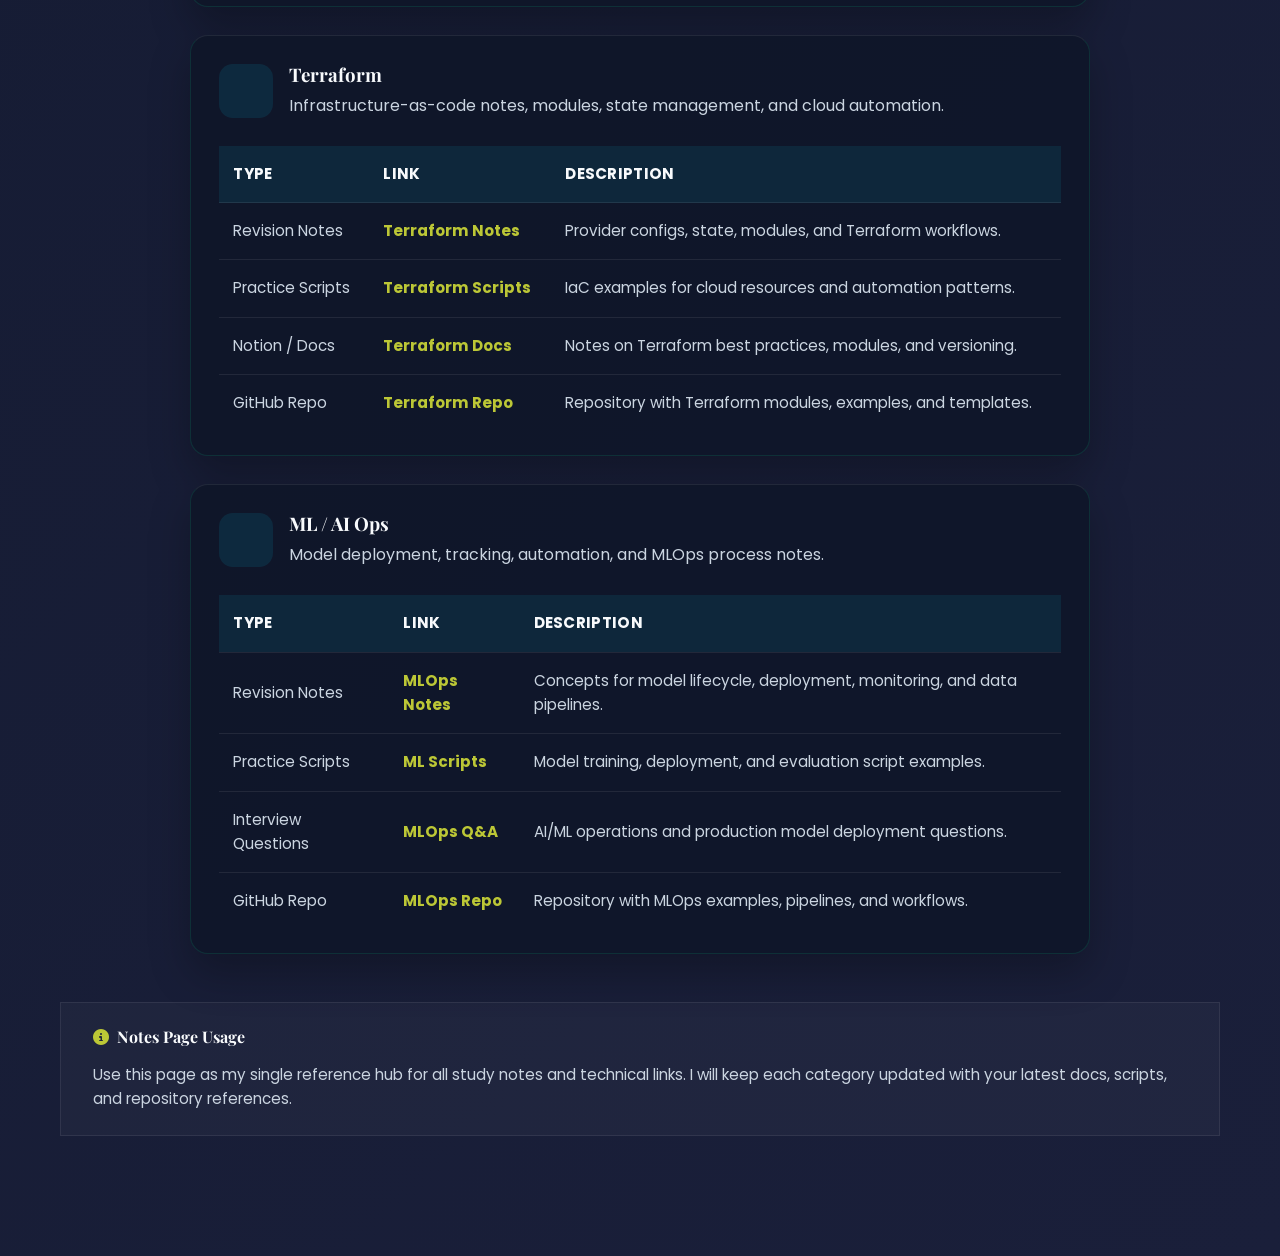
==== commit 19775a5e: "updated docker notes" ====
--- a/notes/index.html
+++ b/notes/index.html
@@ -170,22 +170,22 @@
                             <tbody>
                                 <tr>
                                     <td>Revision Notes</td>
-                                    <td><a href="#" target="_blank" rel="noopener noreferrer">Docker Notes</a></td>
+                                    <td><a href="#" target="https://app.notion.com/p/Docker-Notes-0cfb5df6bb2e837a860401f82607e83d?source=copy_link" rel="noopener noreferrer">Docker Notes</a></td>
                                     <td>Container lifecycle, images, networking, volumes, and runtime commands.</td>
                                 </tr>
                                 <tr>
-                                    <td>Practice Scripts</td>
-                                    <td><a href="#" target="_blank" rel="noopener noreferrer">Compose Scripts</a></td>
+                                    <td>Interview Que Mine</td>
+                                    <td><a href="#" target="https://app.notion.com/p/Interview-Questions-Docker-91db5df6bb2e8309a145817c6d286e63?source=copy_link" rel="noopener noreferrer">Compose Scripts</a></td>
                                     <td>Docker Compose and container orchestration examples.</td>
                                 </tr>
                                 <tr>
-                                    <td>Interview Questions</td>
-                                    <td><a href="#" target="_blank" rel="noopener noreferrer">Docker Q&A</a></td>
+                                    <td>Interview Questions scaler pack</td>
+                                    <td><a href="#" target="https://app.notion.com/p/Interview-Questions-394b5df6bb2e80219562f896d6ae1080?source=copy_link" rel="noopener noreferrer">Docker Q&A</a></td>
                                     <td>Common containerization and runtime troubleshooting questions.</td>
                                 </tr>
                                 <tr>
-                                    <td>GitHub Repo</td>
-                                    <td><a href="#" target="_blank" rel="noopener noreferrer">Docker Repo</a></td>
+                                    <td>Docker Compose</td>
+                                    <td><a href="#" target="https://app.notion.com/p/Docker-Compose-398b5df6bb2e80c3a37fc7c4392a5914?source=copy_link" rel="noopener noreferrer">Docker Repo</a></td>
                                     <td>Repository with Dockerfiles, compose examples, and container patterns.</td>
                                 </tr>
                             </tbody>
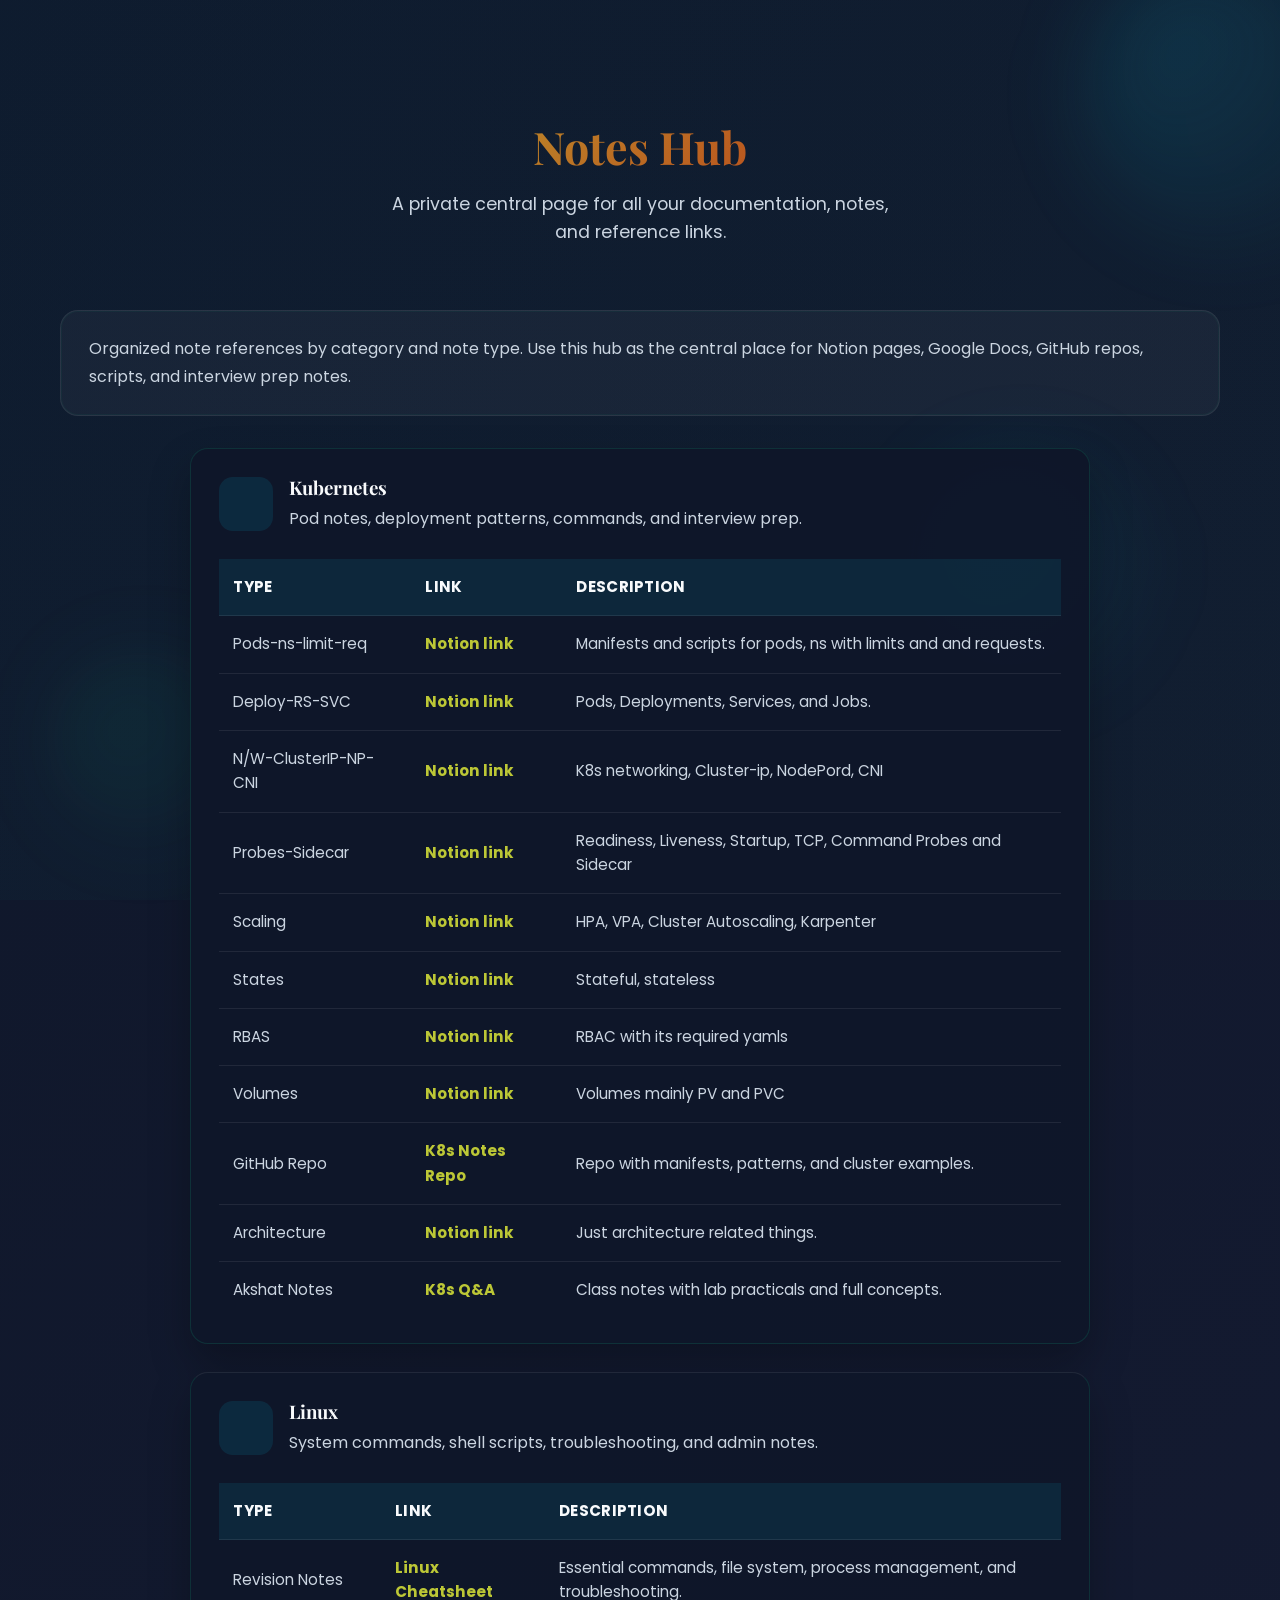
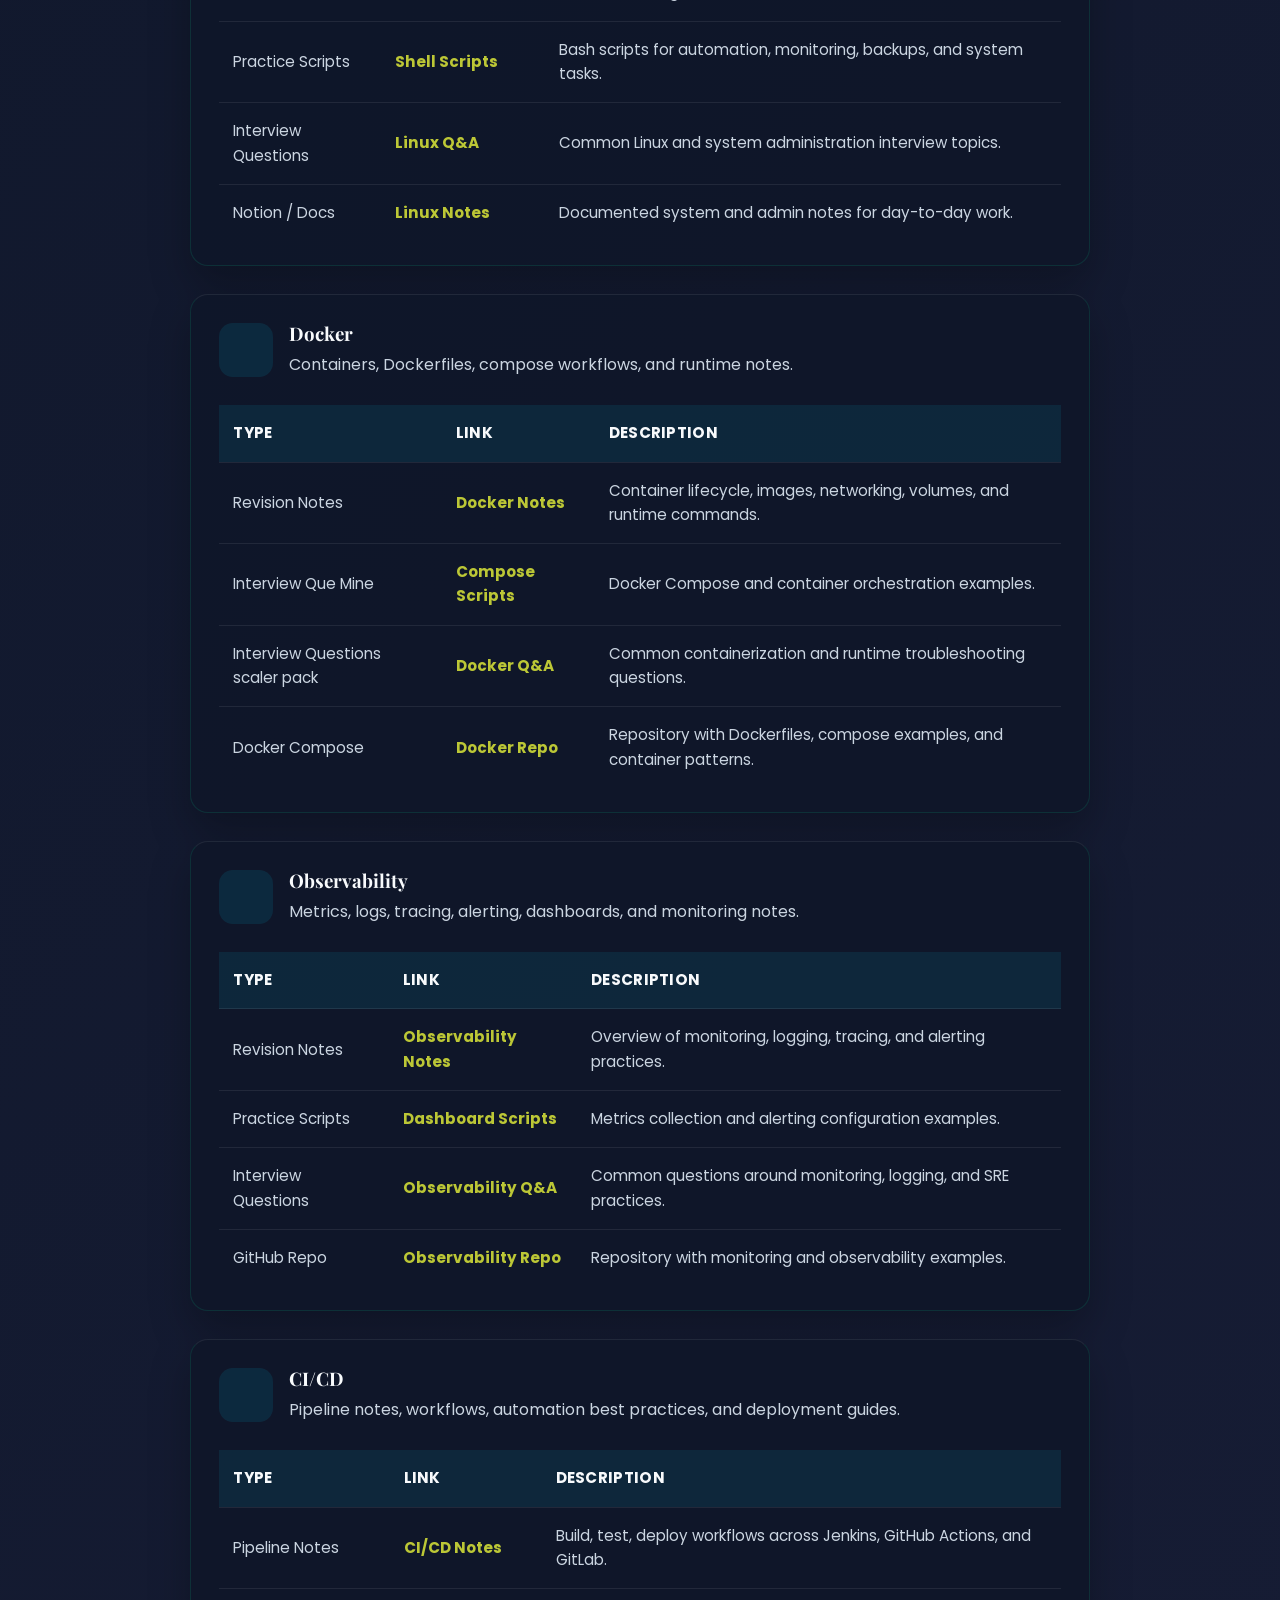
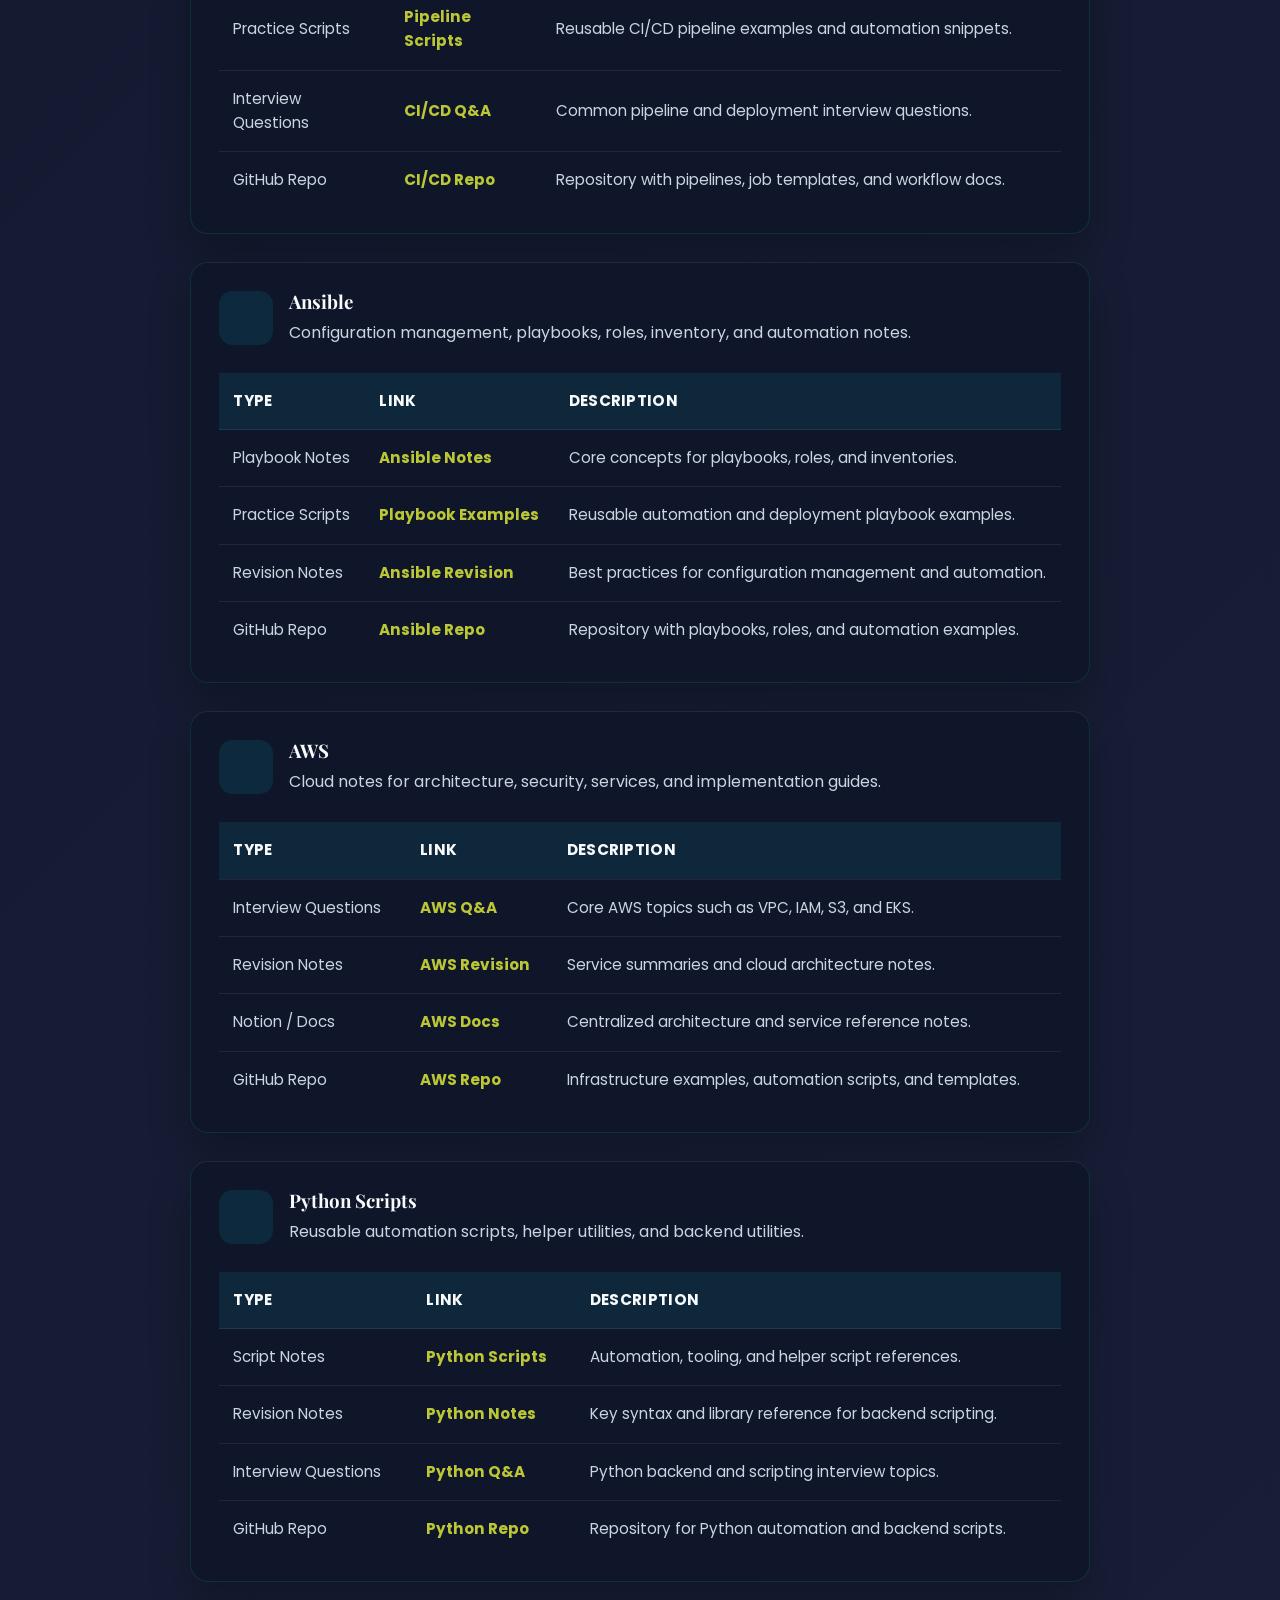
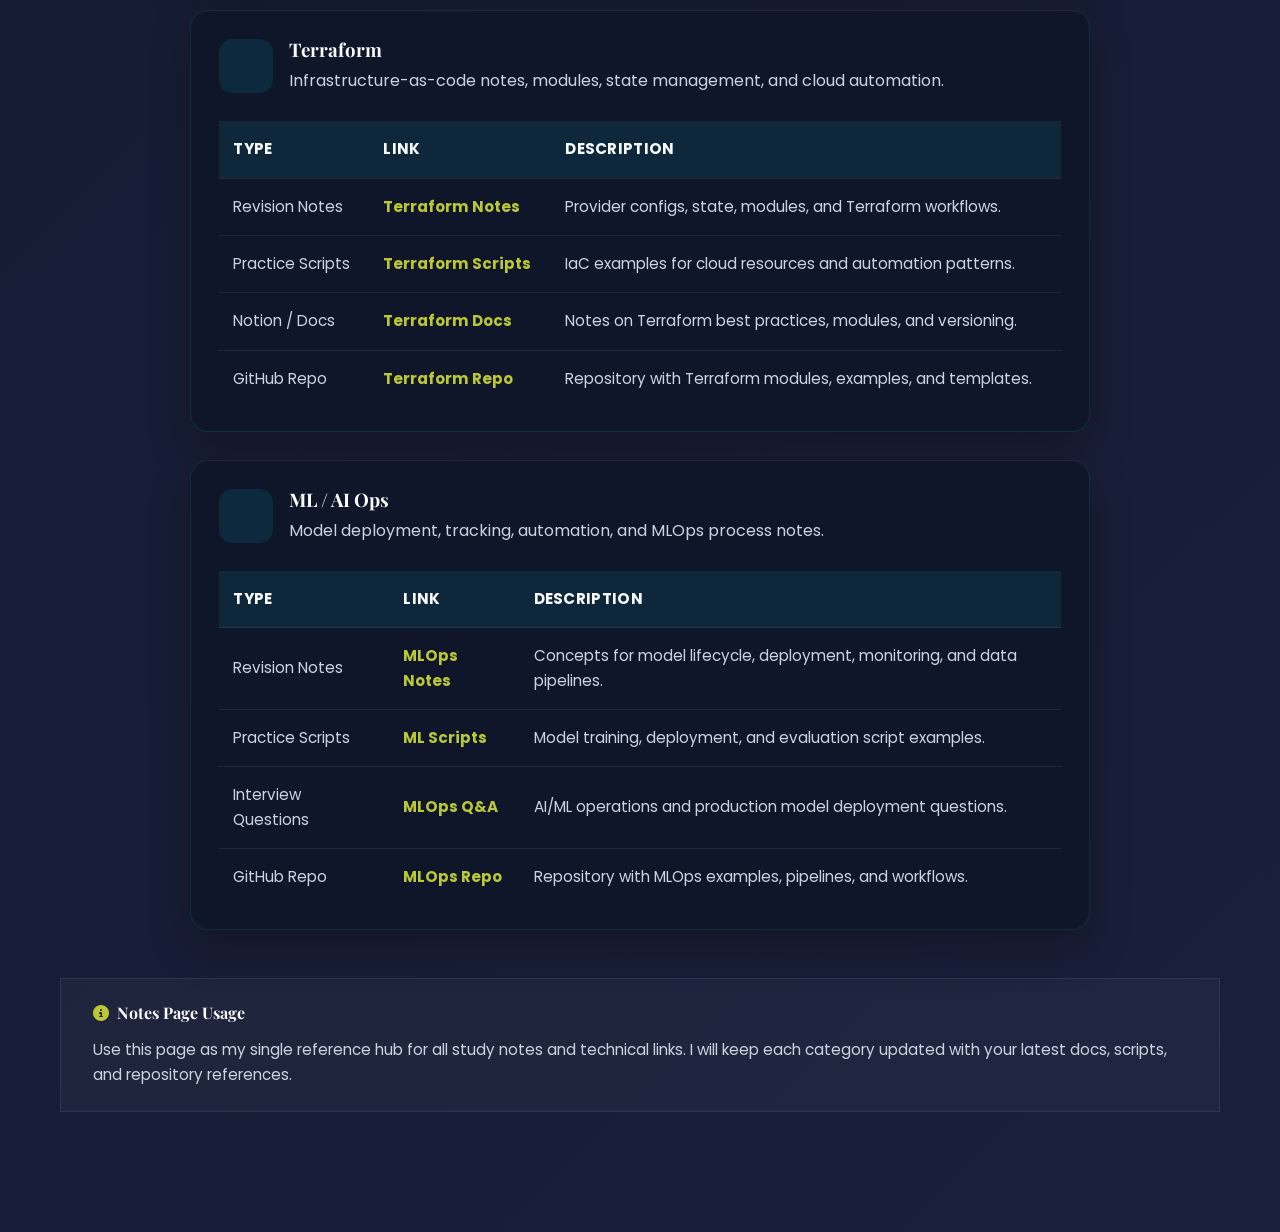
==== commit 00dcce26: "modification" ====
--- a/notes/index.html
+++ b/notes/index.html
@@ -55,7 +55,7 @@
                                 <tr>
                                     <td>Deploy-RS-SVC</td>
                                     <td><a href="#" target="https://app.notion.com/p/5-deploy-rs-service-385b5df6bb2e8017a691f8cc406b8a3c?v=b7db5df6bb2e8241b67b08e065d41d25&source=copy_link" rel="noopener noreferrer">Notion link</a></td>
-                                    <td>Manifests and scripts for pods, deployments, services, and jobs.</td>
+                                    <td>Pods, Deployments, Services, and Jobs.</td>
                                 </tr>
                                 <tr>
                                     <td>N/W-ClusterIP-NP-CNI</td>
